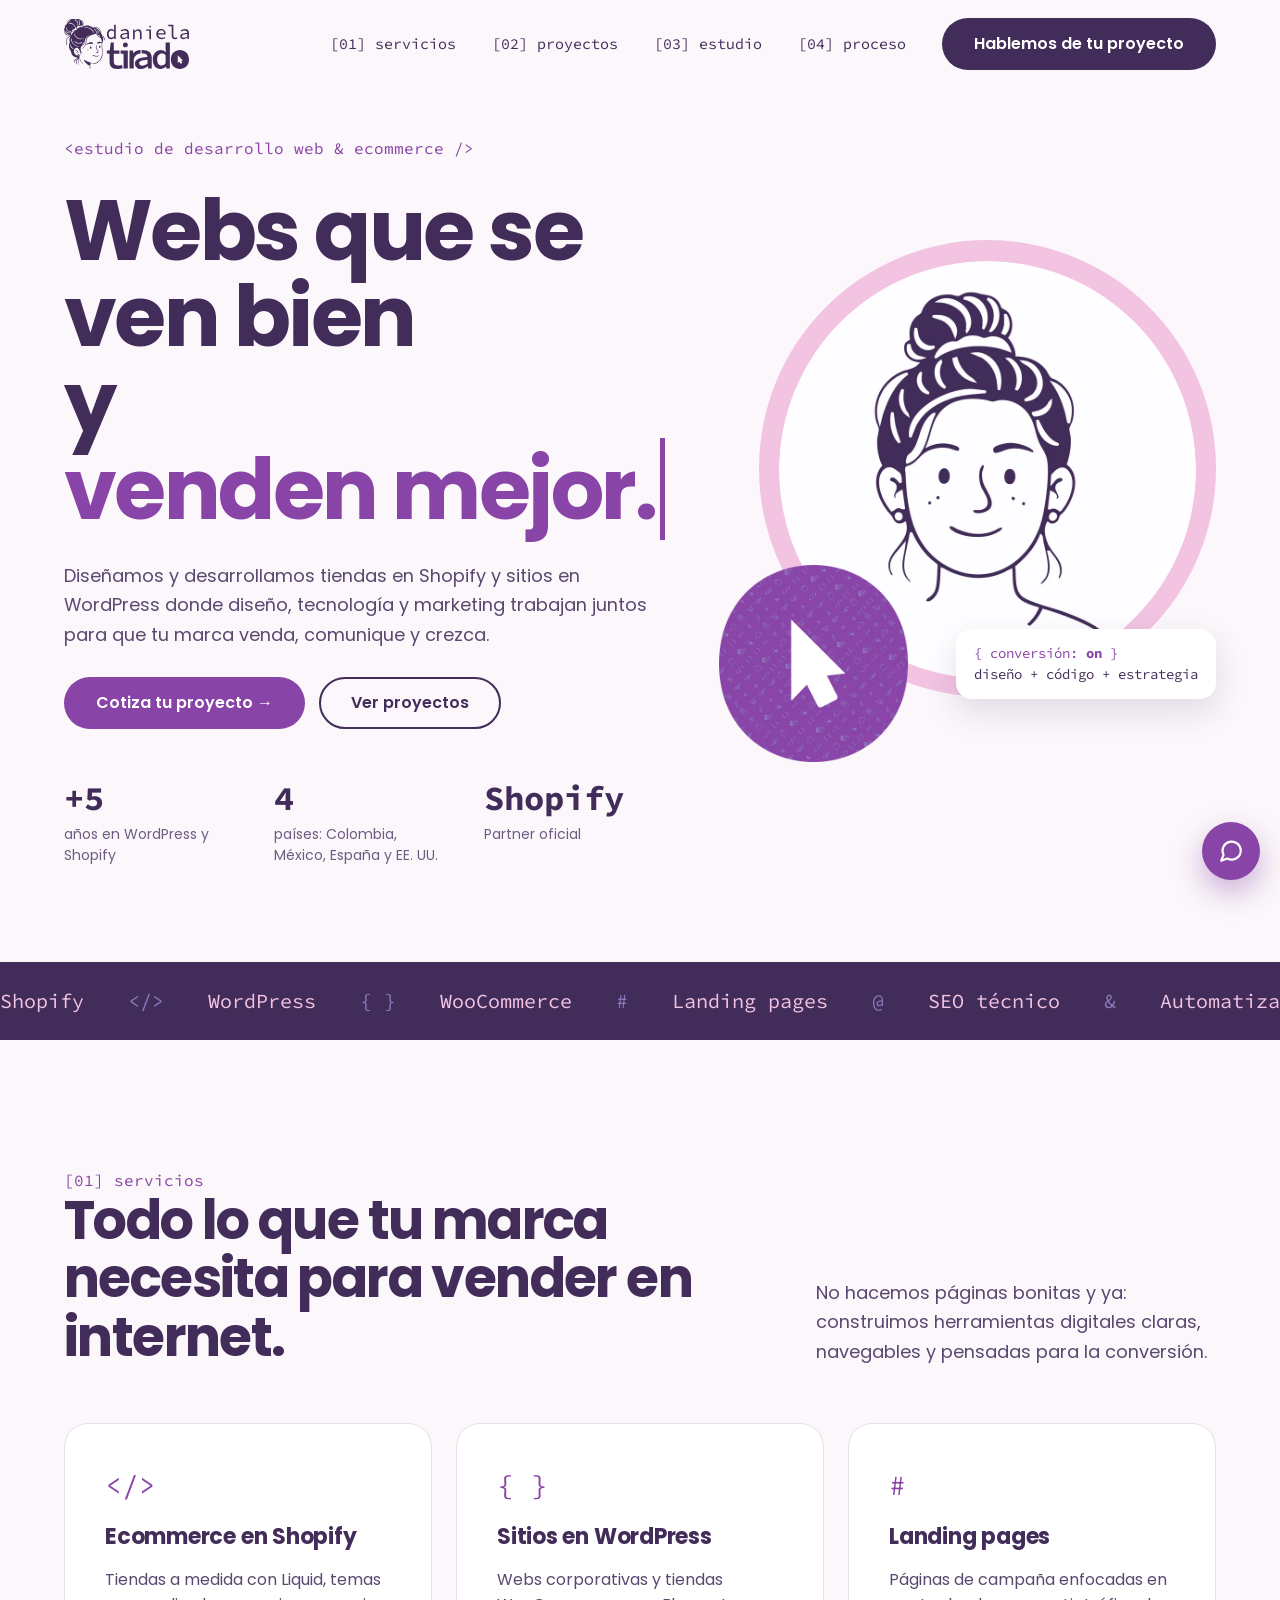
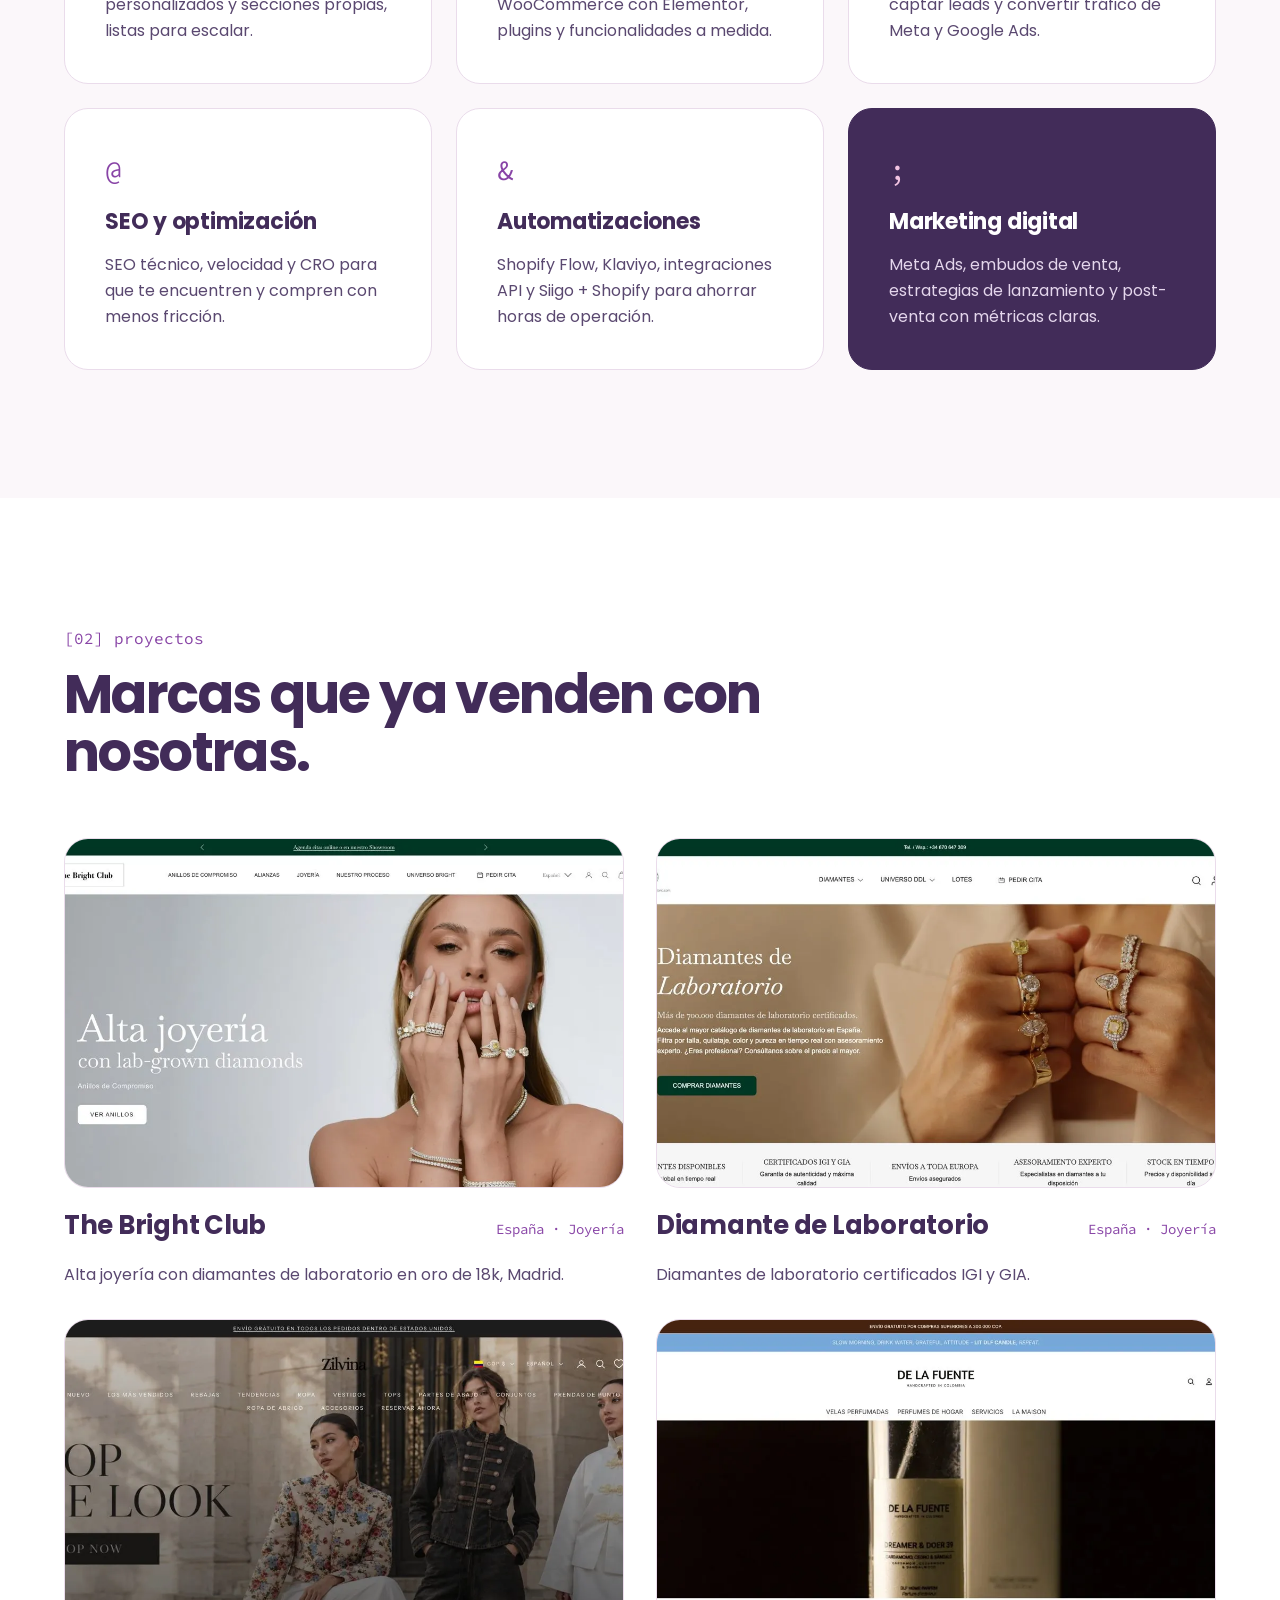
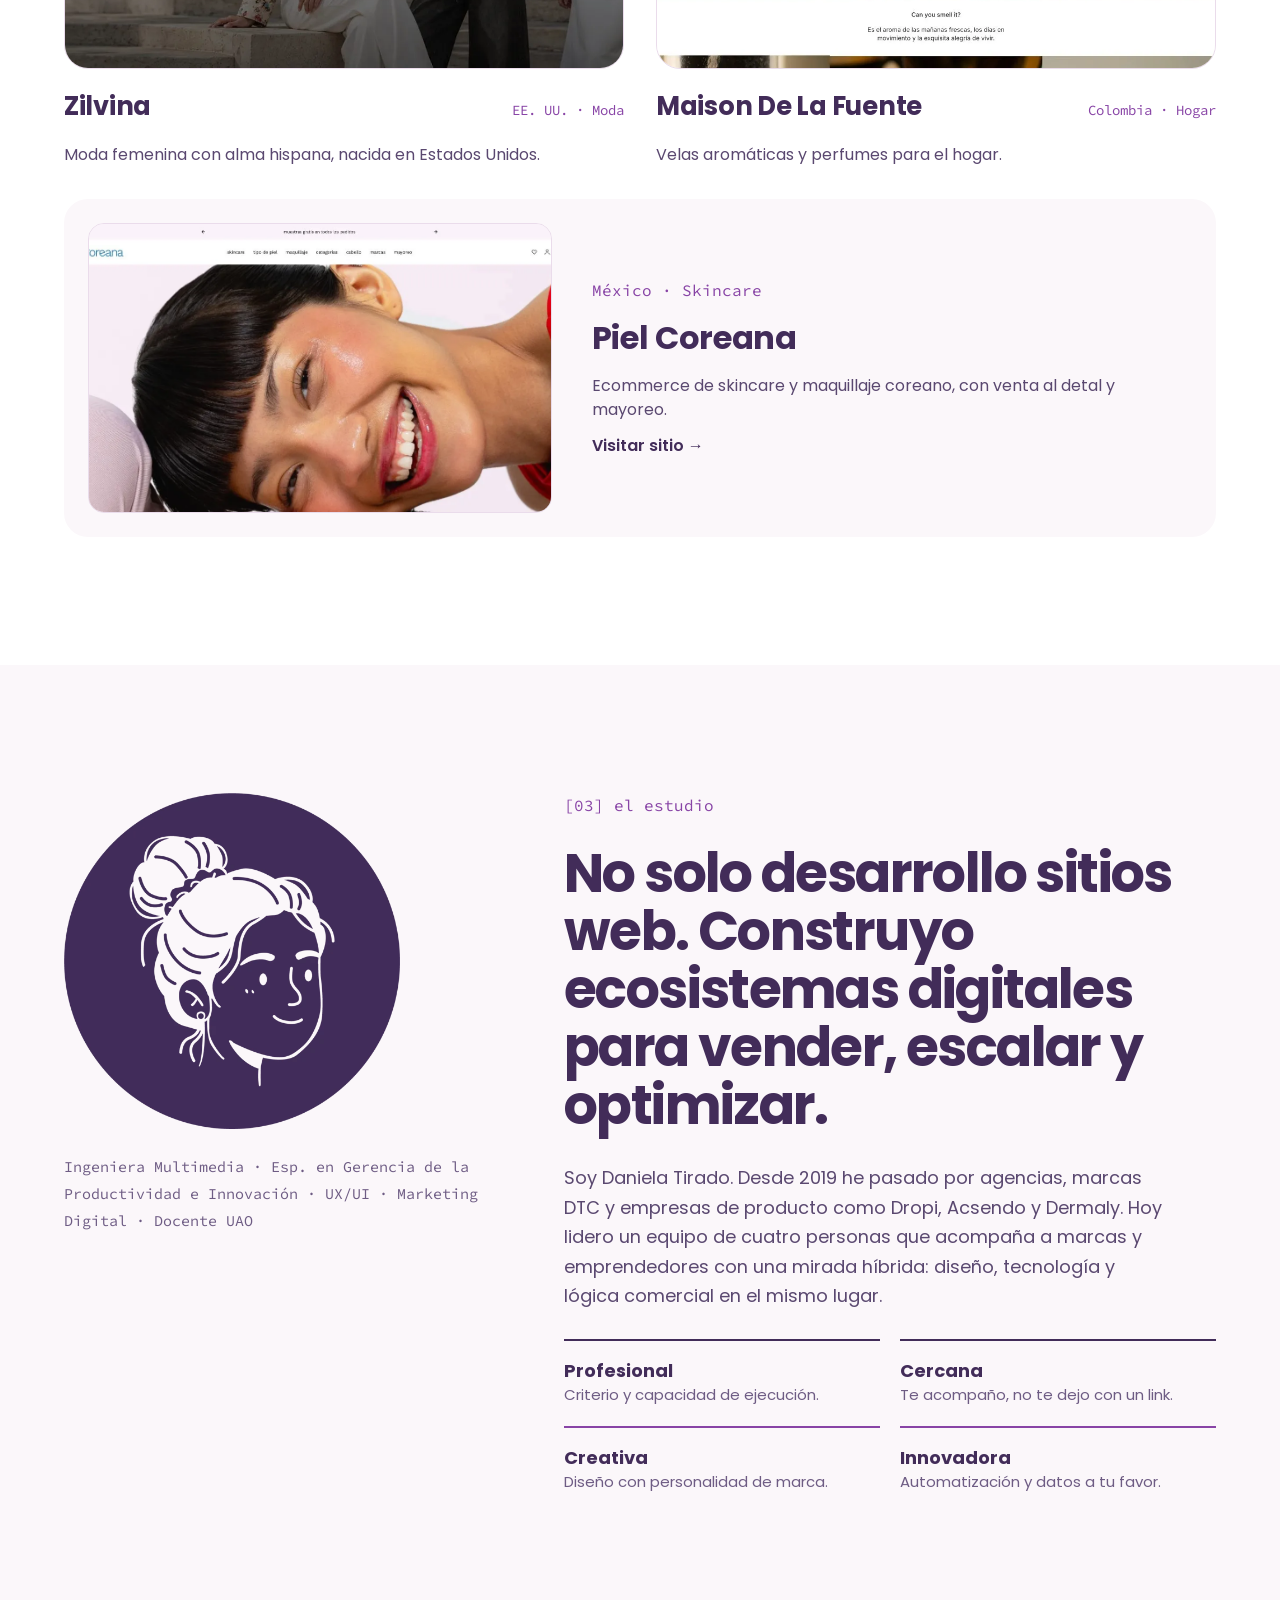
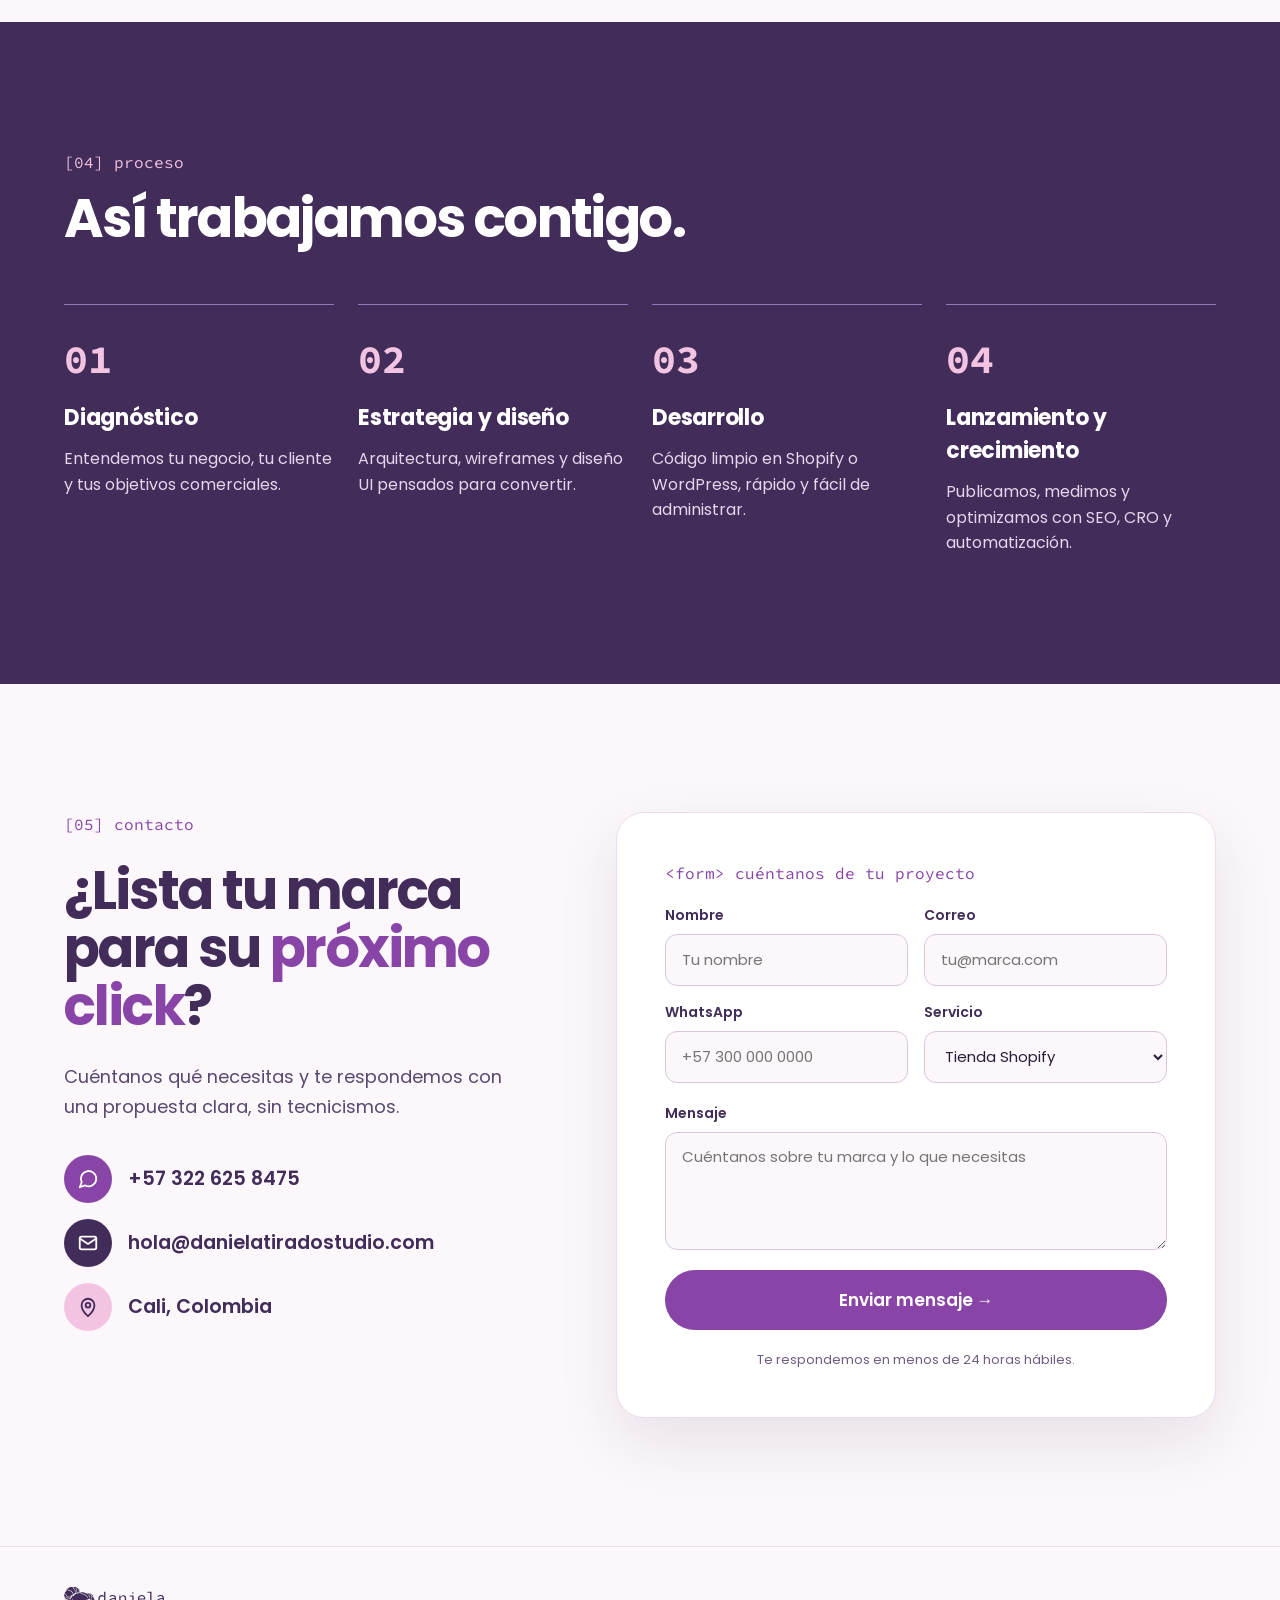
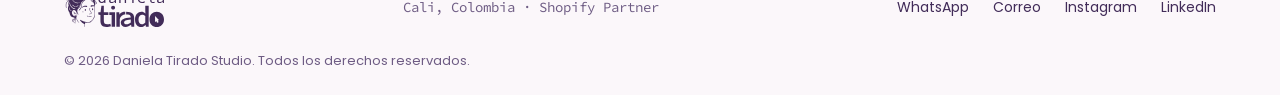
==== index.html @ 5bd2eb11 "Web" ====
<!doctype html>
<html lang="es">
<head>
<meta charset="utf-8">
<meta name="viewport" content="width=device-width, initial-scale=1">
<title>Daniela Tirado Studio · Desarrollo web y ecommerce en Shopify y WordPress</title>
<meta name="description" content="Estudio de desarrollo web y marketing en Cali, Colombia. Tiendas Shopify, sitios WordPress, landing pages, SEO y automatizaciones pensadas para vender.">
<meta property="og:title" content="Daniela Tirado Studio">
<meta property="og:description" content="Webs que se ven bien y venden mejor. Shopify, WordPress, SEO y automatizaciones.">
<meta property="og:image" content="/assets/retrato.webp">
<meta name="theme-color" content="#422C59">
<link rel="icon" href="/assets/favicon.png">
<link rel="preconnect" href="https://fonts.googleapis.com">
<link rel="preconnect" href="https://fonts.gstatic.com" crossorigin>
<link href="https://fonts.googleapis.com/css2?family=Poppins:wght@400;500;600;700&family=Source+Code+Pro:wght@400;500;700&display=swap" rel="stylesheet">
<link rel="stylesheet" href="/styles.css">
<script type="application/ld+json">
{"@context":"https://schema.org","@type":"ProfessionalService","name":"Daniela Tirado Studio","email":"hola@danielatiradostudio.com","telephone":"+57 322 625 8475","address":{"@type":"PostalAddress","addressLocality":"Cali","addressCountry":"CO"},"areaServed":["CO","MX","ES","US"]}
</script>
</head>
<body>

<header class="nav" id="top">
  <div class="container nav__inner">
    <a href="#top" class="nav__logo" aria-label="Daniela Tirado Studio, inicio"><img src="/assets/logo.svg" alt="Daniela Tirado Studio" width="130" height="52"></a>
    <button class="nav__toggle" aria-label="Abrir menú" aria-expanded="false" aria-controls="menu"><span></span><span></span></button>
    <nav class="nav__menu" id="menu">
      <a href="#servicios">[01] servicios</a>
      <a href="#proyectos">[02] proyectos</a>
      <a href="#estudio">[03] estudio</a>
      <a href="#proceso">[04] proceso</a>
      <a href="#contacto" class="btn btn--dark">Hablemos de tu proyecto</a>
    </nav>
  </div>
</header>

<main>
<section class="hero container">
  <div class="hero__text">
    <p class="mono accent reveal">&lt;estudio de desarrollo web &amp; ecommerce /&gt;</p>
    <h1 class="reveal" style="--d:.1s">Webs que se ven bien<br>y <span class="accent typed">venden mejor.</span></h1>
    <p class="lead reveal" style="--d:.2s">Diseñamos y desarrollamos tiendas en Shopify y sitios en WordPress donde diseño, tecnología y marketing trabajan juntos para que tu marca venda, comunique y crezca.</p>
    <div class="hero__ctas reveal" style="--d:.3s">
      <a href="#contacto" class="btn btn--primary">Cotiza tu proyecto →</a>
      <a href="#proyectos" class="btn btn--outline">Ver proyectos</a>
    </div>
    <div class="stats reveal" style="--d:.4s">
      <div><strong class="mono" data-count="5" data-prefix="+">+5</strong><span>años en WordPress y Shopify</span></div>
      <div><strong class="mono" data-count="4">4</strong><span>países: Colombia, México, España y EE. UU.</span></div>
      <div><strong class="mono">Shopify</strong><span>Partner oficial</span></div>
    </div>
  </div>
  <div class="hero__art">
    <div class="hero__blob"></div>
    <img class="hero__portrait" src="/assets/retrato.webp" alt="Ilustración de Daniela Tirado" width="480" height="480">
    <img class="hero__cursor" src="/assets/cursor.webp" alt="" width="220" height="230">
    <div class="hero__chip mono"><span class="accent">{ conversión: <b>on</b> }</span><br>diseño + código + estrategia</div>
  </div>
</section>

<div class="marquee" aria-hidden="true">
  <div class="marquee__track mono">
    <span>Shopify</span><i>&lt;/&gt;</i><span>WordPress</span><i>{ }</i><span>WooCommerce</span><i>#</i><span>Landing pages</span><i>@</i><span>SEO técnico</span><i>&amp;</i><span>Automatizaciones</span><i>;</i><span>CRO</span><i>&lt;/&gt;</i>
    <span>Shopify</span><i>&lt;/&gt;</i><span>WordPress</span><i>{ }</i><span>WooCommerce</span><i>#</i><span>Landing pages</span><i>@</i><span>SEO técnico</span><i>&amp;</i><span>Automatizaciones</span><i>;</i><span>CRO</span><i>&lt;/&gt;</i>
  </div>
</div>

<section id="servicios" class="section container">
  <div class="section__head split">
    <div>
      <p class="mono accent reveal">[01] servicios</p>
      <h2 class="reveal">Todo lo que tu marca necesita para vender en internet.</h2>
    </div>
    <p class="lead reveal">No hacemos páginas bonitas y ya: construimos herramientas digitales claras, navegables y pensadas para la conversión.</p>
  </div>
  <div class="grid grid--3">
    <article class="card reveal"><span class="card__icon mono">&lt;/&gt;</span><h3>Ecommerce en Shopify</h3><p>Tiendas a medida con Liquid, temas personalizados y secciones propias, listas para escalar.</p></article>
    <article class="card reveal" style="--d:.08s"><span class="card__icon mono">{ }</span><h3>Sitios en WordPress</h3><p>Webs corporativas y tiendas WooCommerce con Elementor, plugins y funcionalidades a medida.</p></article>
    <article class="card reveal" style="--d:.16s"><span class="card__icon mono">#</span><h3>Landing pages</h3><p>Páginas de campaña enfocadas en captar leads y convertir tráfico de Meta y Google Ads.</p></article>
    <article class="card reveal"><span class="card__icon mono">@</span><h3>SEO y optimización</h3><p>SEO técnico, velocidad y CRO para que te encuentren y compren con menos fricción.</p></article>
    <article class="card reveal" style="--d:.08s"><span class="card__icon mono">&amp;</span><h3>Automatizaciones</h3><p>Shopify Flow, Klaviyo, integraciones API y Siigo + Shopify para ahorrar horas de operación.</p></article>
    <article class="card card--dark reveal" style="--d:.16s"><span class="card__icon mono">;</span><h3>Marketing digital</h3><p>Meta Ads, embudos de venta, estrategias de lanzamiento y post-venta con métricas claras.</p></article>
  </div>
</section>

<section id="proyectos" class="section section--white">
  <div class="container">
    <div class="section__head">
      <p class="mono accent reveal">[02] proyectos</p>
      <h2 class="reveal">Marcas que ya venden con nosotras.</h2>
    </div>
    <div class="grid grid--2">
      <a class="project reveal" href="https://thebrightclub.es/" target="_blank" rel="noopener">
        <div class="project__img"><img src="/assets/bright.webp" alt="Sitio web de The Bright Club" loading="lazy" width="1200" height="655"></div>
        <div class="project__meta"><h3>The Bright Club</h3><span class="mono">España · Joyería</span></div>
        <p>Alta joyería con diamantes de laboratorio en oro de 18k, Madrid.</p>
      </a>
      <a class="project reveal" style="--d:.1s" href="https://diamantedelaboratorio.com/" target="_blank" rel="noopener">
        <div class="project__img"><img src="/assets/ddl.webp" alt="Sitio web de Diamante de Laboratorio" loading="lazy" width="1200" height="655"></div>
        <div class="project__meta"><h3>Diamante de Laboratorio</h3><span class="mono">España · Joyería</span></div>
        <p>Diamantes de laboratorio certificados IGI y GIA.</p>
      </a>
      <a class="project reveal" href="https://www.zilvina.com/es" target="_blank" rel="noopener">
        <div class="project__img"><img src="/assets/zilvina.webp" alt="Sitio web de Zilvina" loading="lazy" width="1200" height="655"></div>
        <div class="project__meta"><h3>Zilvina</h3><span class="mono">EE. UU. · Moda</span></div>
        <p>Moda femenina con alma hispana, nacida en Estados Unidos.</p>
      </a>
      <a class="project reveal" style="--d:.1s" href="https://maisondelafuente.com/" target="_blank" rel="noopener">
        <div class="project__img"><img src="/assets/dlf.webp" alt="Sitio web de De La Fuente" loading="lazy" width="1200" height="655"></div>
        <div class="project__meta"><h3>Maison De La Fuente</h3><span class="mono">Colombia · Hogar</span></div>
        <p>Velas aromáticas y perfumes para el hogar.</p>
      </a>
    </div>
    <a class="project project--wide reveal" href="https://www.pielcoreana.com/" target="_blank" rel="noopener">
      <div class="project__img"><img src="/assets/piel.webp" alt="Sitio web de Piel Coreana" loading="lazy" width="1200" height="655"></div>
      <div class="project__body">
        <span class="mono accent">México · Skincare</span>
        <h3>Piel Coreana</h3>
        <p>Ecommerce de skincare y maquillaje coreano, con venta al detal y mayoreo.</p>
        <span class="link">Visitar sitio →</span>
      </div>
    </a>
  </div>
</section>

<section id="estudio" class="section container about">
  <div class="about__side reveal">
    <img src="/assets/retrato-dark.webp" alt="Daniela Tirado" width="360" height="360" loading="lazy" class="spin-slow">
    <p class="mono muted">Ingeniera Multimedia · Esp. en Gerencia de la Productividad e Innovación · UX/UI · Marketing Digital · Docente UAO</p>
  </div>
  <div class="about__main">
    <p class="mono accent reveal">[03] el estudio</p>
    <h2 class="reveal">No solo desarrollo sitios web. Construyo ecosistemas digitales para vender, escalar y optimizar.</h2>
    <p class="lead reveal">Soy Daniela Tirado. Desde 2019 he pasado por agencias, marcas DTC y empresas de producto como Dropi, Acsendo y Dermaly. Hoy lidero un equipo de cuatro personas que acompaña a marcas y emprendedores con una mirada híbrida: diseño, tecnología y lógica comercial en el mismo lugar.</p>
    <div class="values">
      <div class="reveal"><strong>Profesional</strong><span>Criterio y capacidad de ejecución.</span></div>
      <div class="reveal" style="--d:.08s"><strong>Cercana</strong><span>Te acompaño, no te dejo con un link.</span></div>
      <div class="reveal" style="--d:.16s"><strong>Creativa</strong><span>Diseño con personalidad de marca.</span></div>
      <div class="reveal" style="--d:.24s"><strong>Innovadora</strong><span>Automatización y datos a tu favor.</span></div>
    </div>
  </div>
</section>

<section id="proceso" class="section section--dark">
  <div class="container">
    <div class="section__head">
      <p class="mono pink reveal">[04] proceso</p>
      <h2 class="reveal">Así trabajamos contigo.</h2>
    </div>
    <ol class="steps">
      <li class="reveal"><span class="mono">01</span><h3>Diagnóstico</h3><p>Entendemos tu negocio, tu cliente y tus objetivos comerciales.</p></li>
      <li class="reveal" style="--d:.1s"><span class="mono">02</span><h3>Estrategia y diseño</h3><p>Arquitectura, wireframes y diseño UI pensados para convertir.</p></li>
      <li class="reveal" style="--d:.2s"><span class="mono">03</span><h3>Desarrollo</h3><p>Código limpio en Shopify o WordPress, rápido y fácil de administrar.</p></li>
      <li class="reveal" style="--d:.3s"><span class="mono">04</span><h3>Lanzamiento y crecimiento</h3><p>Publicamos, medimos y optimizamos con SEO, CRO y automatización.</p></li>
    </ol>
  </div>
</section>

<section id="contacto" class="section container contact">
  <div class="contact__info">
    <p class="mono accent reveal">[05] contacto</p>
    <h2 class="reveal">¿Lista tu marca para su <span class="accent">próximo click</span>?</h2>
    <p class="lead reveal">Cuéntanos qué necesitas y te respondemos con una propuesta clara, sin tecnicismos.</p>
    <ul class="contact__list reveal">
      <li><a href="https://wa.me/573226258475" target="_blank" rel="noopener"><span class="ico ico--purple"><svg viewBox="0 0 24 24"><path d="M21 11.5a8.4 8.4 0 0 1-12.4 7.4L3 21l2.1-5.5A8.4 8.4 0 1 1 21 11.5z"/></svg></span>+57 322 625 8475</a></li>
      <li><a href="mailto:hola@danielatiradostudio.com"><span class="ico ico--dark"><svg viewBox="0 0 24 24"><rect x="3" y="5" width="18" height="14" rx="2"/><path d="m3 7 9 6 9-6"/></svg></span>hola@danielatiradostudio.com</a></li>
      <li><span class="ico ico--pink"><svg viewBox="0 0 24 24"><path d="M12 22s7-6.2 7-12a7 7 0 0 0-14 0c0 5.8 7 12 7 12z"/><circle cx="12" cy="10" r="2.5"/></svg></span>Cali, Colombia</li>
    </ul>
  </div>

  <form class="form reveal" name="contacto" method="POST" action="/gracias.html" data-netlify="true" netlify-honeypot="bot-field">
    <input type="hidden" name="form-name" value="contacto">
    <p class="hidden"><label>No llenar: <input name="bot-field"></label></p>
    <p class="mono accent">&lt;form&gt; cuéntanos de tu proyecto</p>
    <div class="form__grid">
      <label>Nombre<input name="nombre" type="text" required placeholder="Tu nombre" autocomplete="name"></label>
      <label>Correo<input name="email" type="email" required placeholder="tu@marca.com" autocomplete="email"></label>
      <label>WhatsApp<input name="whatsapp" type="tel" placeholder="+57 300 000 0000" autocomplete="tel"></label>
      <label>Servicio
        <select name="servicio">
          <option>Tienda Shopify</option><option>Sitio WordPress</option><option>Landing page</option>
          <option>SEO / optimización</option><option>Automatizaciones</option><option>Marketing digital</option><option>Otro</option>
        </select>
      </label>
    </div>
    <label>Mensaje<textarea name="mensaje" rows="4" required placeholder="Cuéntanos sobre tu marca y lo que necesitas"></textarea></label>
    <button type="submit" class="btn btn--primary btn--block">Enviar mensaje →</button>
    <p class="form__note">Te respondemos en menos de 24 horas hábiles.</p>
  </form>
</section>
</main>

<footer class="footer">
  <div class="container footer__inner">
    <img src="/assets/logo.svg" alt="Daniela Tirado Studio" width="100" height="40">
    <span class="mono">Cali, Colombia · Shopify Partner</span>
    <nav><a href="https://wa.me/573226258475" target="_blank" rel="noopener">WhatsApp</a><a href="mailto:hola@danielatiradostudio.com">Correo</a><a href="#">Instagram</a><a href="#">LinkedIn</a></nav>
  </div>
  <p class="footer__copy container">© <span id="year">2026</span> Daniela Tirado Studio. Todos los derechos reservados.</p>
</footer>

<a class="wa-float" href="https://wa.me/573226258475" target="_blank" rel="noopener" aria-label="Escríbenos por WhatsApp"><svg viewBox="0 0 24 24"><path d="M21 11.5a8.4 8.4 0 0 1-12.4 7.4L3 21l2.1-5.5A8.4 8.4 0 1 1 21 11.5z"/></svg></a>

<script src="/main.js" defer></script>
</body>
</html>
---- styles.css ----
:root{
  --dark:#422C59; --purple:#8844A6; --pink:#F2C4E2; --lilac:#B98EBF; --violet:#907ABF;
  --bg:#FBF7FA; --white:#fff; --text:#2A1C3A; --body:#5A4870; --muted:#6E5C84; --line:#EADCEB;
  --radius:24px; --ease:cubic-bezier(.22,1,.36,1);
}
*{box-sizing:border-box}
html{scroll-behavior:smooth;scroll-padding-top:90px}
body{margin:0;font-family:'Poppins',sans-serif;background:var(--bg);color:var(--text);line-height:1.5;-webkit-font-smoothing:antialiased;overflow-x:hidden}
img{max-width:100%;display:block;height:auto}
a{color:var(--dark);text-decoration:none}
h1,h2,h3{color:var(--dark);margin:0;letter-spacing:-.03em}
h1{font-size:clamp(44px,6.6vw,88px);line-height:1.02}
h2{font-size:clamp(34px,4.2vw,58px);line-height:1.08}
h3{font-size:22px;letter-spacing:-.01em}
p{margin:0}
.mono{font-family:'Source Code Pro',monospace}
.accent{color:var(--purple)} .pink{color:var(--pink)} .muted{color:var(--muted)}
.lead{font-size:clamp(17px,1.4vw,20px);line-height:1.65;color:var(--body);max-width:600px}
.container{width:100%;max-width:1360px;margin:0 auto;padding:0 clamp(20px,5vw,80px)}
.hidden{display:none}

/* Buttons */
.btn{display:inline-flex;align-items:center;justify-content:center;min-height:52px;padding:0 30px;border-radius:999px;font-weight:600;font-size:16px;transition:transform .3s var(--ease),box-shadow .3s var(--ease),background .3s;border:2px solid transparent;cursor:pointer;font-family:inherit}
.btn--primary{background:var(--purple);color:#fff}
.btn--primary:hover{transform:translateY(-3px);box-shadow:0 14px 30px rgba(136,68,166,.35)}
.btn--dark{background:var(--dark);color:#fff;font-family:'Poppins',sans-serif}
.btn--dark:hover{background:var(--purple);color:#fff}
.btn--outline{border-color:var(--dark);color:var(--dark)}
.btn--outline:hover{background:var(--dark);color:#fff}
.btn--block{width:100%;min-height:60px;font-size:17px}

/* Nav */
.nav{position:sticky;top:0;z-index:50;transition:background .3s,box-shadow .3s,backdrop-filter .3s}
.nav.scrolled{background:rgba(251,247,250,.85);backdrop-filter:blur(12px);box-shadow:0 1px 0 var(--line)}
.nav__inner{height:88px;display:flex;align-items:center;justify-content:space-between}
.nav__logo img{height:50px;width:auto}
.nav__menu{display:flex;gap:36px;align-items:center;font-family:'Source Code Pro',monospace;font-size:15px}
.nav__menu a:not(.btn){position:relative}
.nav__menu a:not(.btn)::after{content:"";position:absolute;left:0;bottom:-4px;height:2px;width:100%;background:var(--purple);transform:scaleX(0);transform-origin:left;transition:transform .35s var(--ease)}
.nav__menu a:not(.btn):hover::after{transform:scaleX(1)}
.nav__toggle{display:none;background:none;border:0;width:48px;height:48px;cursor:pointer;position:relative}
.nav__toggle span{position:absolute;left:12px;width:24px;height:2px;background:var(--dark);transition:transform .3s var(--ease),top .3s}
.nav__toggle span:first-child{top:19px}.nav__toggle span:last-child{top:28px}
.nav.open .nav__toggle span:first-child{top:24px;transform:rotate(45deg)}
.nav.open .nav__toggle span:last-child{top:24px;transform:rotate(-45deg)}

/* Hero */
.hero{display:grid;grid-template-columns:1.1fr .9fr;gap:48px;align-items:center;padding-top:48px;padding-bottom:96px}
.hero__text{display:flex;flex-direction:column;gap:28px}
.hero__ctas{display:flex;gap:14px;flex-wrap:wrap}
.stats{display:flex;gap:40px;flex-wrap:wrap;padding-top:16px}
.stats strong{display:block;font-size:34px;color:var(--dark)}
.stats span{font-size:14px;color:var(--muted);max-width:170px;display:block}
.hero__art{position:relative;aspect-ratio:1/1.05;max-width:560px;width:100%;justify-self:end}
.hero__blob{position:absolute;right:0;top:0;width:92%;aspect-ratio:1;border-radius:50%;background:var(--pink);animation:morph 9s ease-in-out infinite}
.hero__portrait{position:absolute;right:4%;top:4%;width:84%;border-radius:50%;animation:float 6s ease-in-out infinite}
.hero__cursor{position:absolute;left:0;bottom:0;width:38%;animation:float 7s ease-in-out infinite reverse,spin 40s linear infinite}
.hero__chip{position:absolute;right:0;bottom:12%;background:#fff;border-radius:16px;padding:14px 18px;box-shadow:0 12px 32px rgba(66,44,89,.14);font-size:14px;color:var(--dark);animation:float 5s ease-in-out infinite .6s}
.typed{position:relative;white-space:nowrap}
.typed::after{content:"";position:absolute;right:-.12em;top:.1em;bottom:.1em;width:.06em;background:var(--purple);animation:blink 1s steps(1) infinite}

/* Marquee */
.marquee{background:var(--dark);color:var(--pink);overflow:hidden;padding:24px 0}
.marquee__track{display:flex;gap:44px;width:max-content;font-size:20px;white-space:nowrap;animation:marquee 32s linear infinite}
.marquee__track i{font-style:normal;color:var(--violet)}

/* Sections */
.section{padding:clamp(80px,10vw,128px) 0}
.section.container{padding-left:clamp(20px,5vw,80px);padding-right:clamp(20px,5vw,80px)}
.section--white{background:#fff}
.section--dark{background:var(--dark);color:#fff}
.section--dark h2,.section--dark h3{color:#fff}
.section__head{display:flex;flex-direction:column;gap:16px;margin-bottom:56px}
.section__head.split{flex-direction:row;justify-content:space-between;align-items:flex-end;gap:40px}
.section__head.split .lead{max-width:400px}
.section__head h2{max-width:780px}

.grid{display:grid;gap:24px}
.grid--3{grid-template-columns:repeat(3,minmax(0,1fr))}
.grid--2{grid-template-columns:repeat(2,minmax(0,1fr));gap:32px}

.card{background:#fff;border:1px solid var(--line);border-radius:var(--radius);padding:40px;display:flex;flex-direction:column;gap:14px;transition:transform .4s var(--ease),box-shadow .4s var(--ease),border-color .4s}
.card:hover{transform:translateY(-8px);box-shadow:0 24px 50px rgba(66,44,89,.12);border-color:var(--lilac)}
.card p{color:var(--body);line-height:1.6}
.card__icon{font-size:28px;color:var(--purple);transition:transform .4s var(--ease);display:inline-block;width:max-content}
.card:hover .card__icon{transform:rotate(-8deg) scale(1.15)}
.card--dark{background:var(--dark);border-color:var(--dark)}
.card--dark h3{color:#fff}.card--dark p{color:#E4D6EC}.card--dark .card__icon{color:var(--pink)}

/* Projects */
.project{display:flex;flex-direction:column;gap:18px}
.project__img{border-radius:var(--radius);overflow:hidden;border:1px solid var(--line);aspect-ratio:16/10;background:var(--bg)}
.project__img img{width:100%;height:100%;object-fit:cover;object-position:top;transition:transform 1.2s var(--ease)}
.project:hover .project__img img{transform:scale(1.05)}
.project__meta{display:flex;justify-content:space-between;align-items:baseline;gap:12px;flex-wrap:wrap}
.project__meta h3{font-size:clamp(22px,2vw,28px)}
.project__meta span{font-size:14px;color:var(--purple)}
.project p{color:var(--body)}
.project--wide{flex-direction:row;align-items:center;gap:40px;background:var(--bg);border-radius:var(--radius);padding:24px;margin-top:32px}
.project--wide .project__img{width:42%;flex-shrink:0;border-radius:16px}
.project__body{display:flex;flex-direction:column;gap:12px}
.project__body h3{font-size:32px}
.link{font-weight:600;color:var(--dark);transition:transform .3s var(--ease);display:inline-block}
.project:hover .link{transform:translateX(6px)}

/* About */
.about{display:grid;grid-template-columns:420px 1fr;gap:80px;align-items:start}
.about__side{display:flex;flex-direction:column;gap:24px}
.about__side img{width:min(360px,80%)}
.about__side p{line-height:1.8;font-size:15px}
.about__main{display:flex;flex-direction:column;gap:28px}
.values{display:grid;grid-template-columns:repeat(2,minmax(0,1fr));gap:20px}
.values div{border-top:2px solid var(--dark);padding-top:16px;display:flex;flex-direction:column}
.values div:nth-child(n+3){border-color:var(--purple)}
.values strong{color:var(--dark);font-size:18px}
.values span{color:var(--muted);font-size:15px}

/* Steps */
.steps{list-style:none;margin:0;padding:0;display:grid;grid-template-columns:repeat(4,minmax(0,1fr));gap:24px}
.steps li{border-top:1px solid var(--violet);padding-top:24px;display:flex;flex-direction:column;gap:12px}
.steps span{font-size:40px;font-weight:700;color:var(--pink)}
.steps p{color:#E4D6EC;line-height:1.6}

/* Contact */
.contact{display:grid;grid-template-columns:1fr 600px;gap:80px;align-items:start}
.contact__info{display:flex;flex-direction:column;gap:26px}
.contact__list{list-style:none;padding:0;margin:8px 0 0;display:flex;flex-direction:column;gap:16px}
.contact__list li,.contact__list a{display:flex;align-items:center;gap:16px;font-size:clamp(16px,1.5vw,20px);font-weight:600;color:var(--dark);word-break:break-word}
.contact__list a:hover{color:var(--purple)}
.ico{width:48px;height:48px;flex-shrink:0;border-radius:50%;display:flex;align-items:center;justify-content:center}
.ico svg,.wa-float svg{width:22px;height:22px;fill:none;stroke:currentColor;stroke-width:2;stroke-linecap:round;stroke-linejoin:round}
.ico--purple{background:var(--purple);color:#fff}.ico--dark{background:var(--dark);color:#fff}.ico--pink{background:var(--pink);color:var(--dark)}
.form{background:#fff;border:1px solid var(--line);border-radius:28px;padding:clamp(24px,4vw,48px);display:flex;flex-direction:column;gap:20px;box-shadow:0 24px 60px rgba(66,44,89,.10)}
.form__grid{display:grid;grid-template-columns:repeat(2,minmax(0,1fr));gap:16px}
.form label{display:flex;flex-direction:column;gap:8px;font-size:14px;font-weight:600;color:var(--dark)}
.form input,.form select,.form textarea{min-height:52px;border:1px solid #D9C6DE;border-radius:12px;padding:12px 16px;font-family:inherit;font-size:15px;background:var(--bg);color:var(--text);transition:border-color .25s,box-shadow .25s,background .25s;width:100%}
.form textarea{resize:vertical}
.form input:focus,.form select:focus,.form textarea:focus{outline:none;border-color:var(--purple);box-shadow:0 0 0 4px rgba(136,68,166,.15);background:#fff}
.form__note{font-size:13px;color:var(--muted);text-align:center}

/* Footer */
.footer{border-top:1px solid var(--line);padding:40px 0 24px}
.footer__inner{display:flex;justify-content:space-between;align-items:center;gap:20px;flex-wrap:wrap;font-size:14px;color:var(--muted)}
.footer__inner img{height:40px;width:auto}
.footer nav{display:flex;gap:24px;flex-wrap:wrap}
.footer nav a:hover{color:var(--purple)}
.footer__copy{font-size:13px;color:var(--muted);margin-top:24px}

.wa-float{position:fixed;right:20px;bottom:20px;z-index:60;width:58px;height:58px;border-radius:50%;background:var(--purple);color:#fff;display:flex;align-items:center;justify-content:center;box-shadow:0 12px 28px rgba(136,68,166,.4);animation:pulse 2.6s infinite}
.wa-float svg{width:26px;height:26px}

/* Reveal animation */
.reveal{opacity:0;transform:translateY(34px);transition:opacity .9s var(--ease),transform .9s var(--ease);transition-delay:var(--d,0s)}
.reveal.in{opacity:1;transform:none}
.spin-slow{animation:float 6s ease-in-out infinite}

@keyframes float{0%,100%{translate:0 0}50%{translate:0 -14px}}
@keyframes spin{to{rotate:360deg}}
@keyframes morph{0%,100%{border-radius:50%}33%{border-radius:46% 54% 52% 48%/55% 45% 55% 45%}66%{border-radius:54% 46% 45% 55%/48% 55% 45% 52%}}
@keyframes marquee{to{transform:translateX(-50%)}}
@keyframes blink{50%{opacity:0}}
@keyframes pulse{0%{box-shadow:0 0 0 0 rgba(136,68,166,.5)}70%{box-shadow:0 0 0 18px rgba(136,68,166,0)}100%{box-shadow:0 0 0 0 rgba(136,68,166,0)}}

/* Responsive */
@media (max-width:1100px){
  .hero{grid-template-columns:1fr}
  .hero__art{justify-self:center;max-width:460px}
  .grid--3{grid-template-columns:repeat(2,minmax(0,1fr))}
  .steps{grid-template-columns:repeat(2,minmax(0,1fr));row-gap:40px}
  .about,.contact{grid-template-columns:1fr;gap:48px}
  .about__side{flex-direction:row;align-items:center}
  .about__side img{width:220px}
}
@media (max-width:860px){
  .nav__toggle{display:block}
  .nav__menu{position:fixed;inset:88px 0 auto 0;background:var(--bg);flex-direction:column;align-items:flex-start;gap:24px;padding:32px clamp(20px,5vw,80px) 40px;font-size:18px;box-shadow:0 20px 40px rgba(66,44,89,.12);transform:translateY(-12px);opacity:0;pointer-events:none;transition:opacity .3s var(--ease),transform .3s var(--ease)}
  .nav.open .nav__menu{opacity:1;transform:none;pointer-events:auto}
  .nav.open{background:var(--bg)}
  .section__head.split{flex-direction:column;align-items:flex-start}
  .grid--2{grid-template-columns:1fr}
  .project--wide{flex-direction:column;align-items:stretch}
  .project--wide .project__img{width:100%}
}
@media (max-width:600px){
  .nav__inner{height:72px}
  .nav__logo img{height:40px}
  .nav__menu{inset:72px 0 auto 0}
  .hero{padding-top:24px;padding-bottom:64px}
  .hero__ctas .btn{flex:1 1 100%}
  .stats{display:grid;grid-template-columns:repeat(2,minmax(0,1fr));gap:24px}
  .stats strong{font-size:28px}
  .grid--3,.steps,.values,.form__grid{grid-template-columns:1fr}
  .card{padding:28px}
  .about__side{flex-direction:column;align-items:flex-start}
  .marquee__track{font-size:16px;gap:28px}
  .footer__inner{flex-direction:column;align-items:flex-start}
}
@media (prefers-reduced-motion:reduce){
  *,*::before,*::after{animation:none!important;transition:none!important}
  .reveal{opacity:1;transform:none}
  html{scroll-behavior:auto}
}
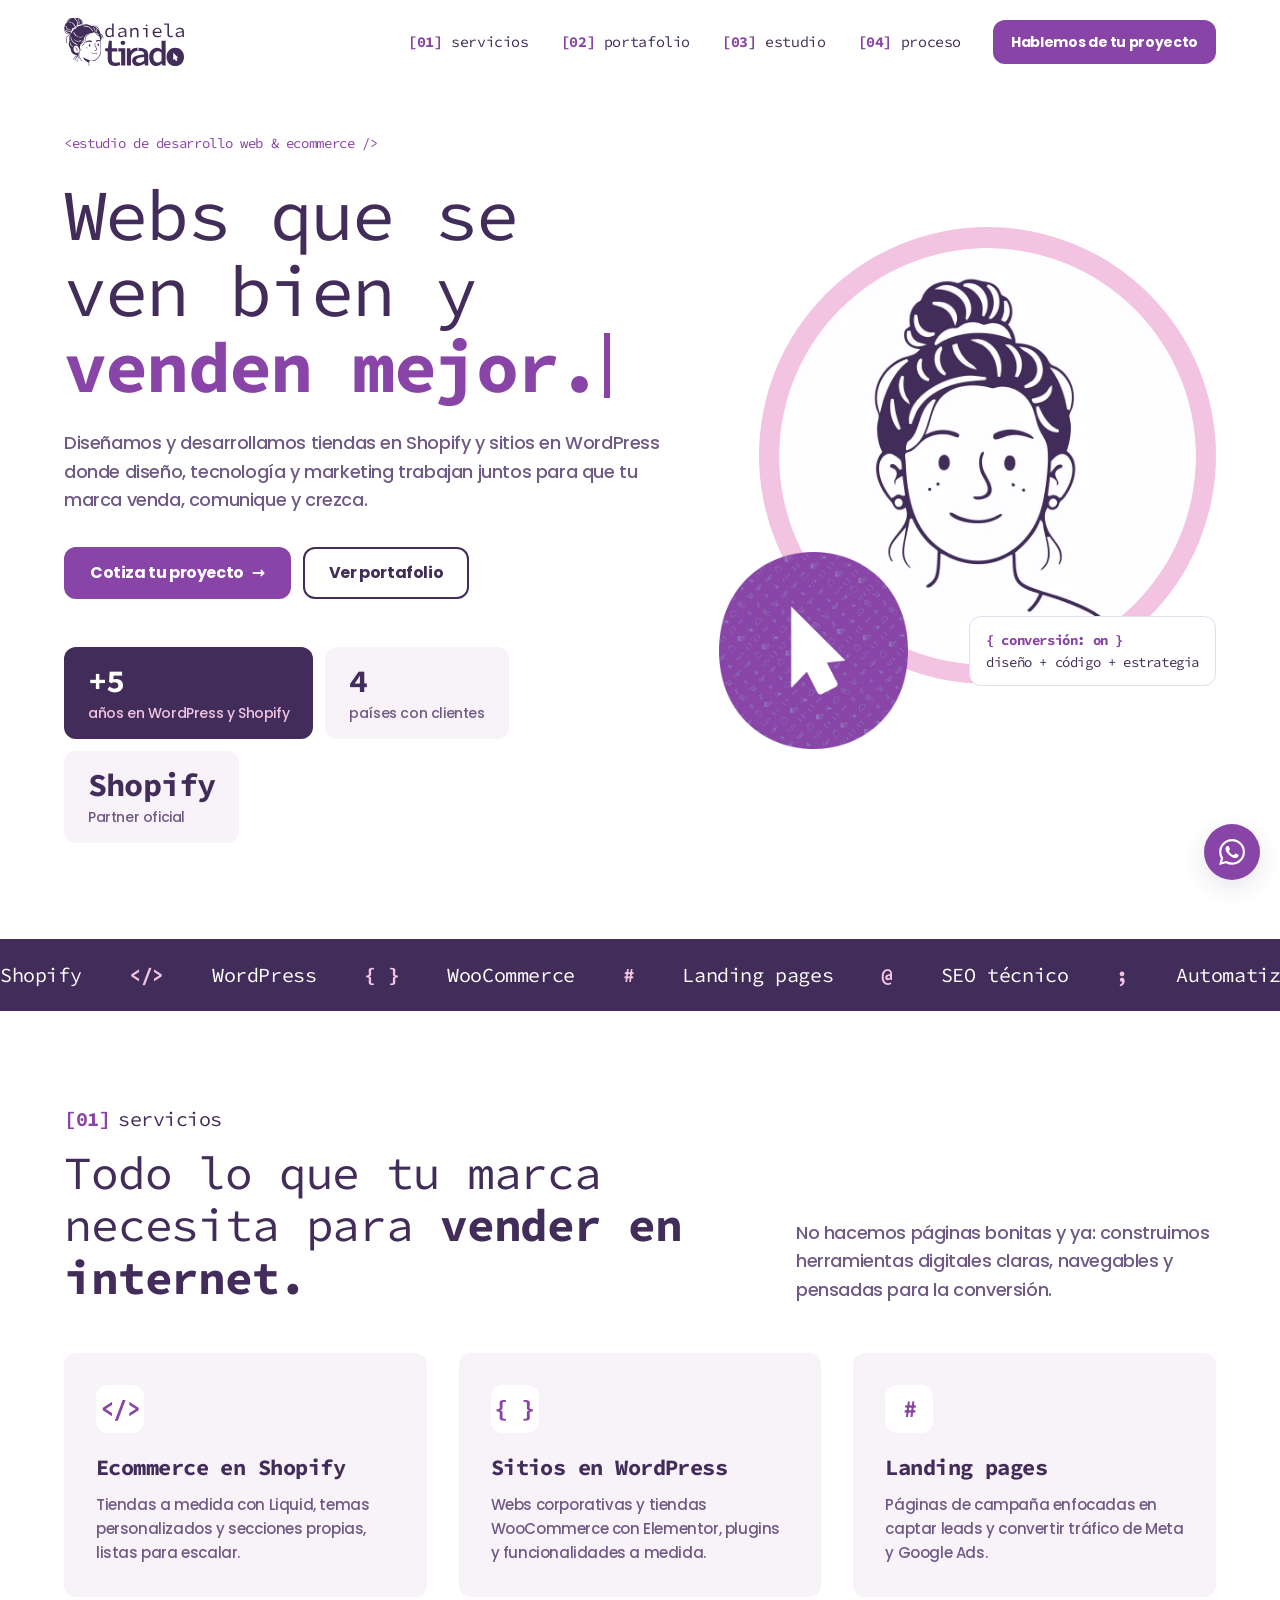
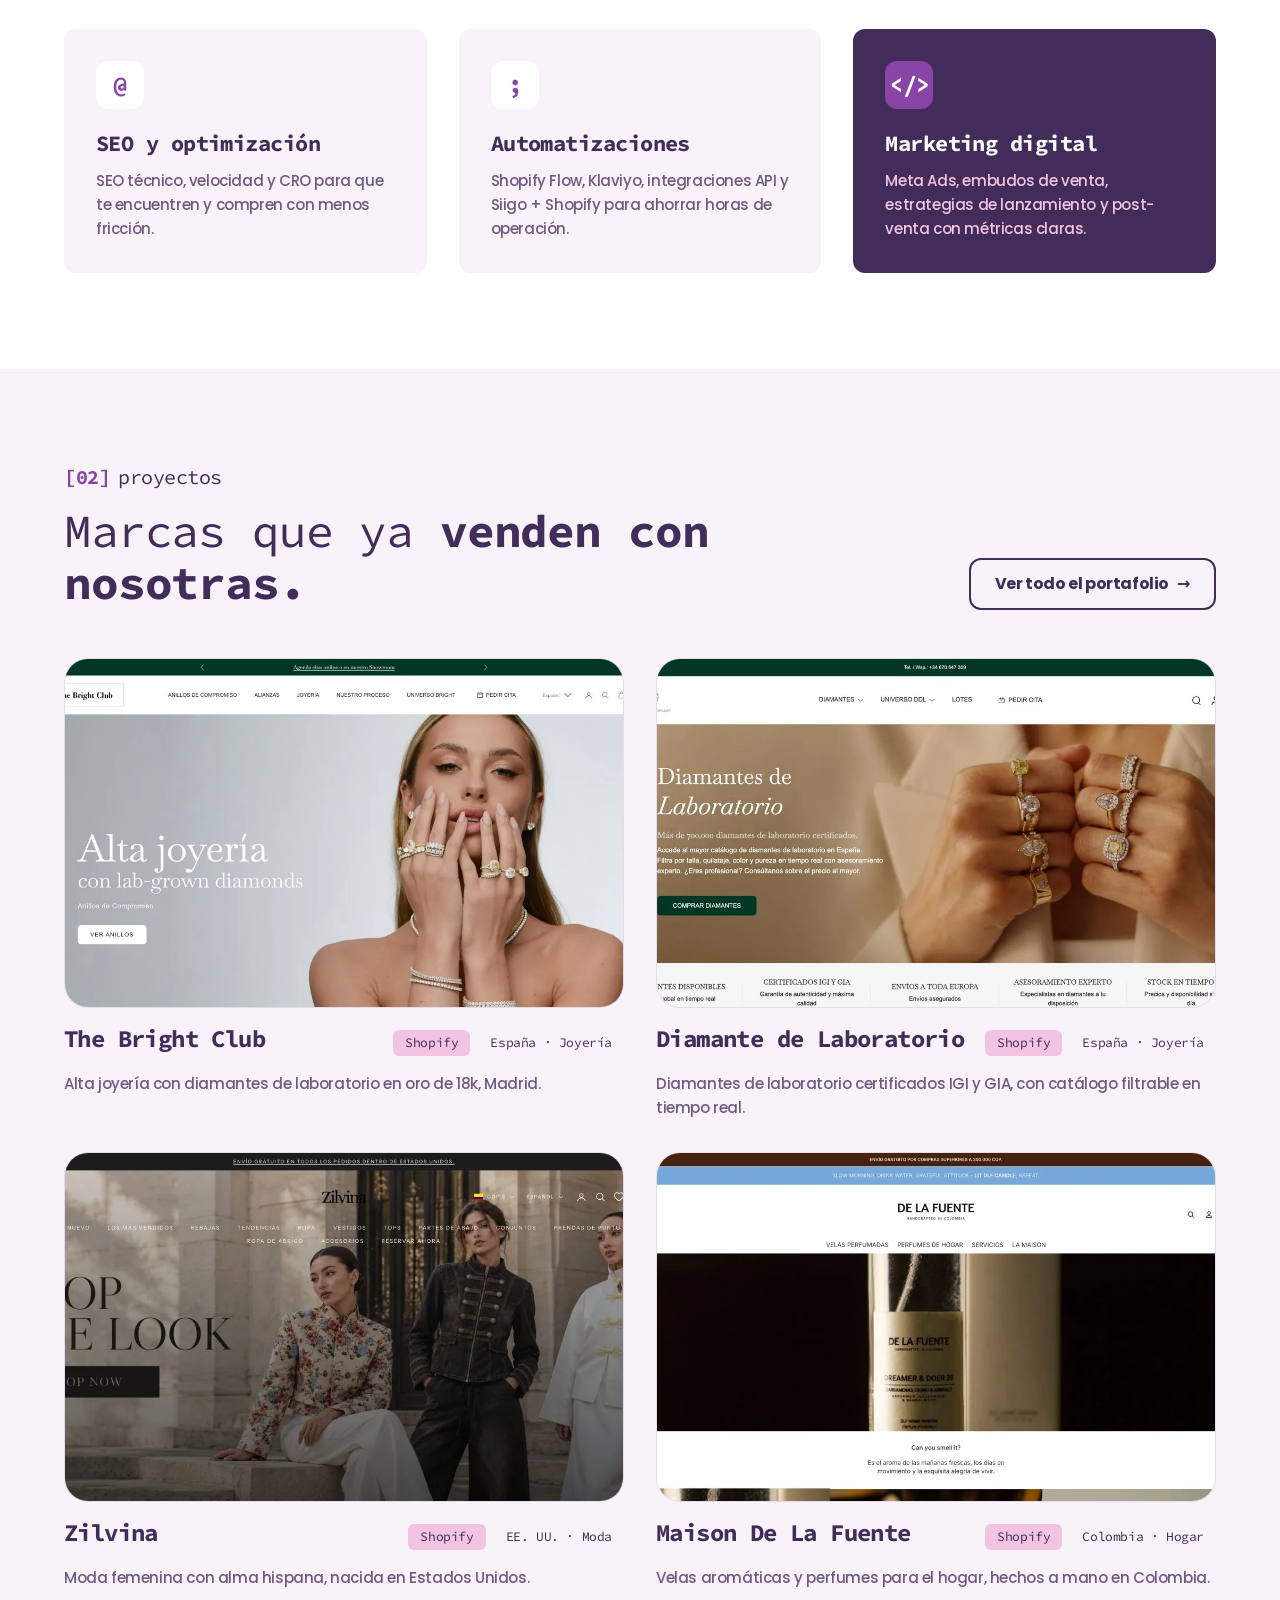
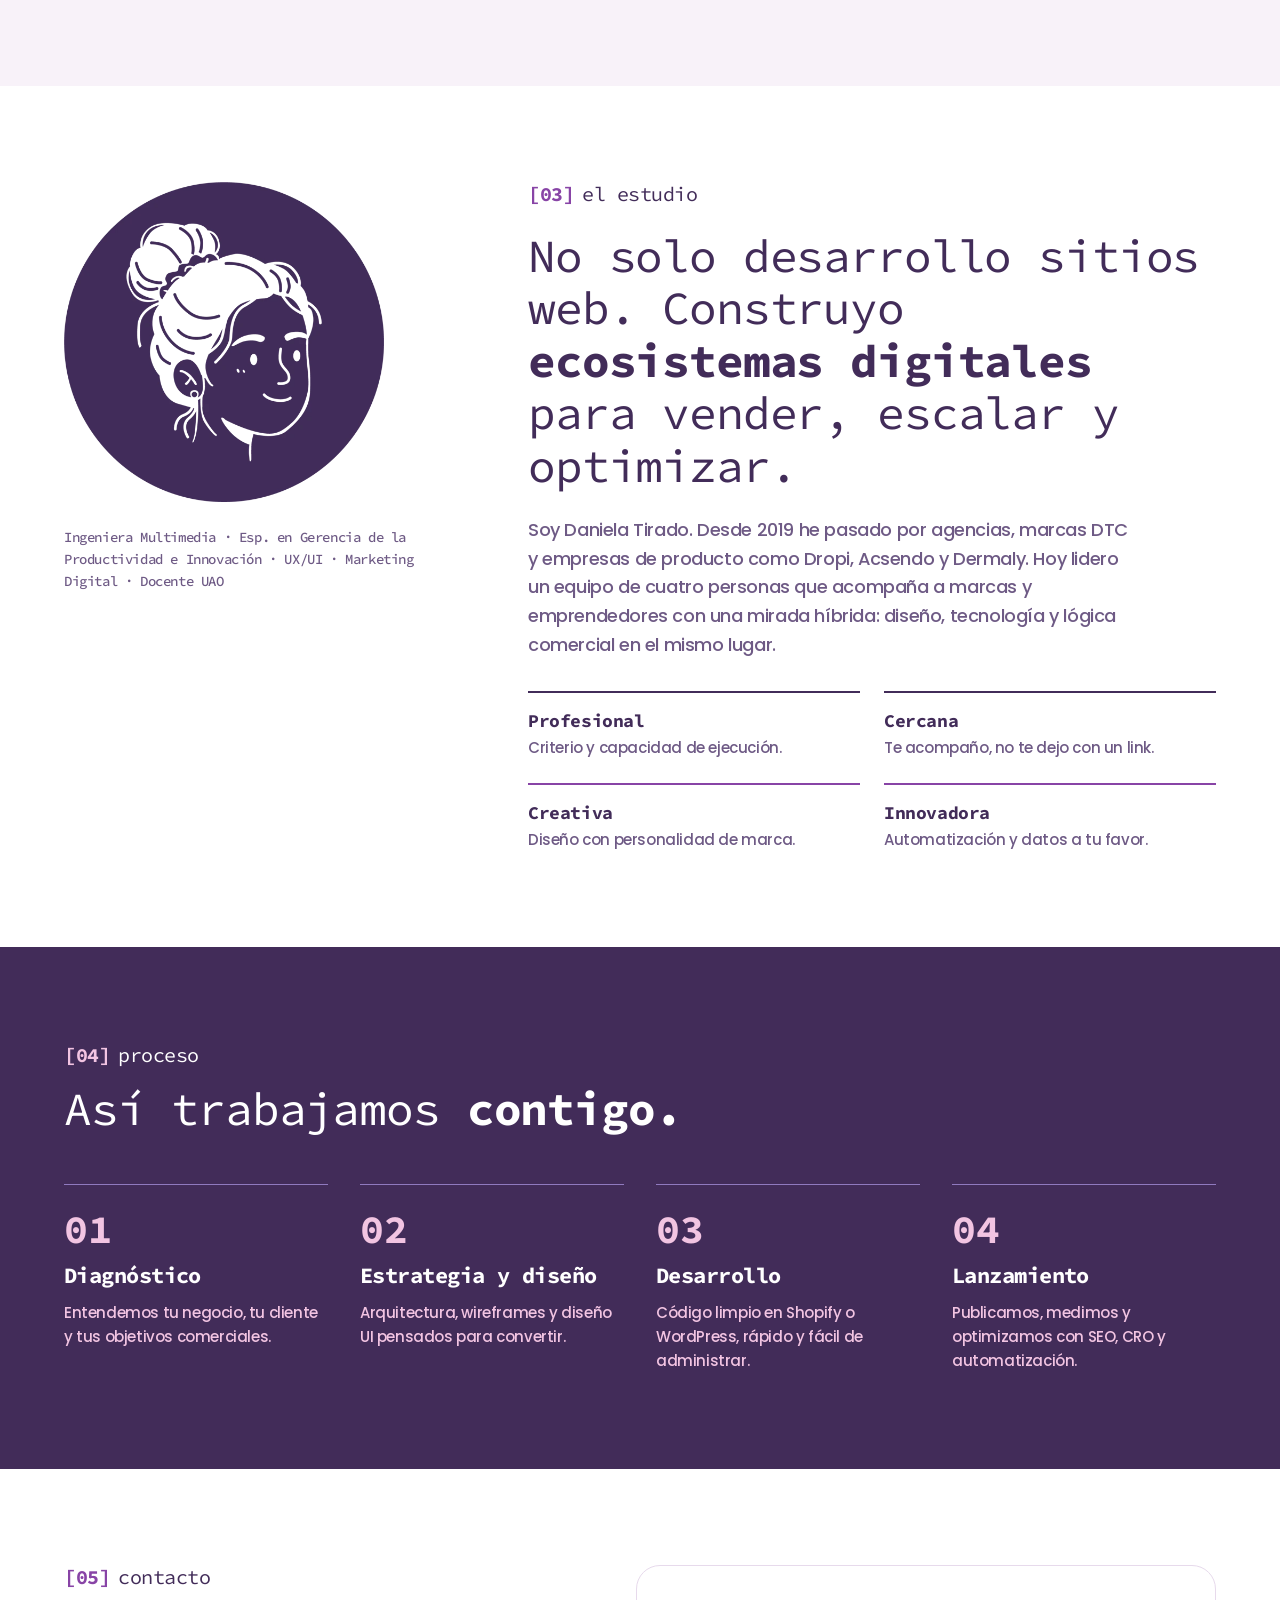
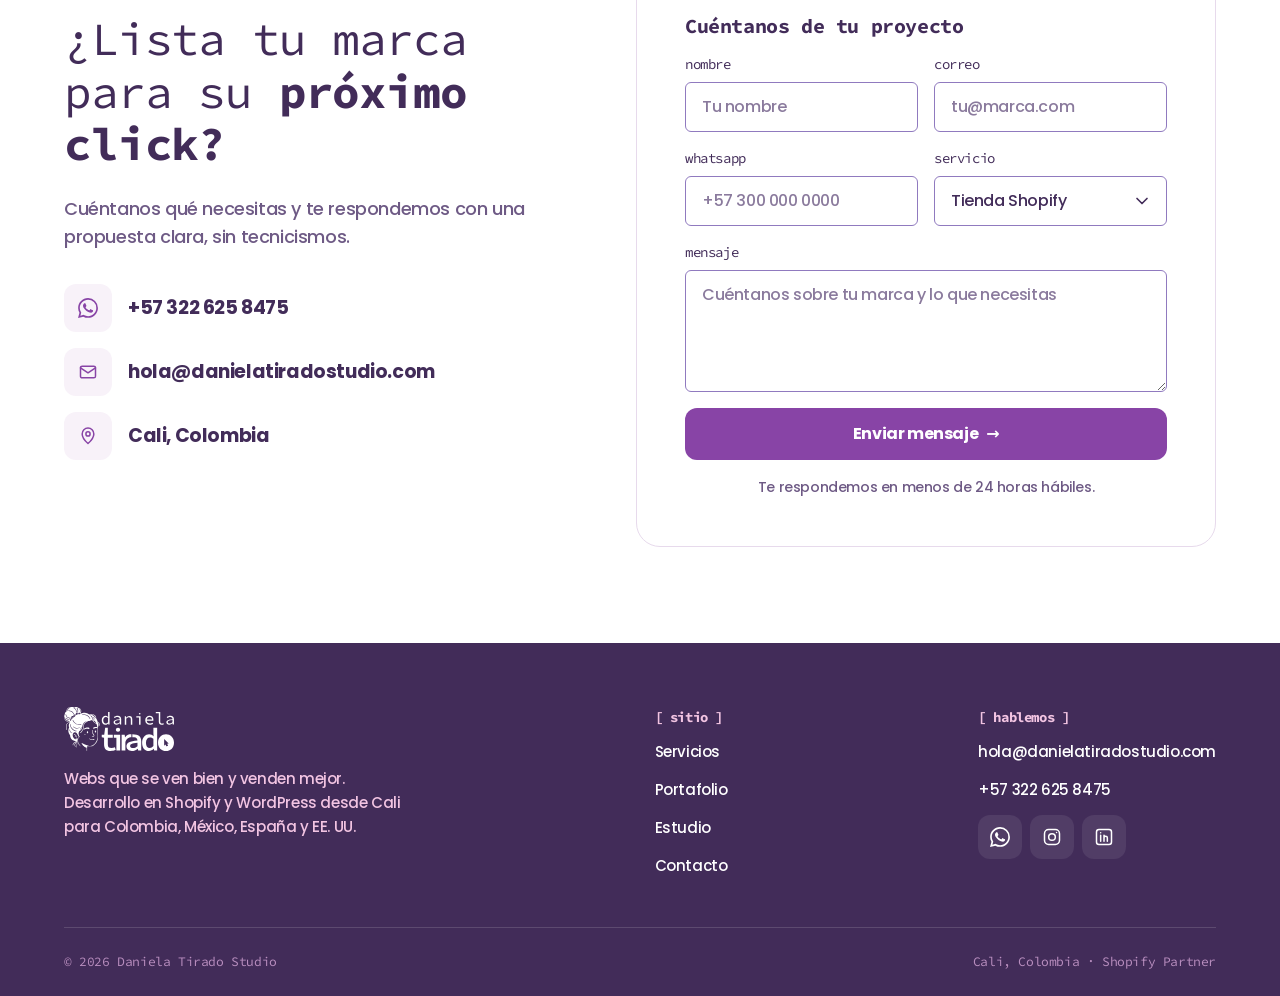
==== commit 4435745a: "Nuevos ajustes" ====
--- a/index.html
+++ b/index.html
@@ -12,7 +12,7 @@
 <link rel="icon" href="/assets/favicon.png">
 <link rel="preconnect" href="https://fonts.googleapis.com">
 <link rel="preconnect" href="https://fonts.gstatic.com" crossorigin>
-<link href="https://fonts.googleapis.com/css2?family=Poppins:wght@400;500;600;700&family=Source+Code+Pro:wght@400;500;700&display=swap" rel="stylesheet">
+<link href="https://fonts.googleapis.com/css2?family=Poppins:wght@500;700&family=Source+Code+Pro:wght@400;700&display=swap" rel="stylesheet">
 <link rel="stylesheet" href="/styles.css">
 <script type="application/ld+json">
 {"@context":"https://schema.org","@type":"ProfessionalService","name":"Daniela Tirado Studio","email":"hola@danielatiradostudio.com","telephone":"+57 322 625 8475","address":{"@type":"PostalAddress","addressLocality":"Cali","addressCountry":"CO"},"areaServed":["CO","MX","ES","US"]}
@@ -20,16 +20,27 @@
 </head>
 <body>
 
+<!-- Íconos (trazo lineal uniforme) -->
+<svg width="0" height="0" style="position:absolute" aria-hidden="true">
+  <symbol id="i-whatsapp" viewBox="0 0 24 24"><path d="M17.47 14.38c-.3-.15-1.76-.87-2.03-.97-.27-.1-.47-.15-.67.15-.2.3-.77.97-.94 1.16-.17.2-.35.22-.64.07-.3-.15-1.26-.46-2.39-1.47-.88-.79-1.48-1.76-1.65-2.06-.17-.3-.02-.46.13-.61.13-.13.3-.35.45-.52.15-.17.2-.3.3-.5.1-.2.05-.37-.03-.52-.07-.15-.67-1.61-.92-2.2-.24-.58-.49-.5-.67-.51h-.57c-.2 0-.52.07-.79.37-.27.3-1.04 1.02-1.04 2.48s1.07 2.88 1.21 3.07c.15.2 2.1 3.2 5.08 4.49.71.31 1.26.49 1.7.63.71.22 1.36.19 1.87.12.57-.09 1.76-.72 2-1.41.25-.7.25-1.29.17-1.41-.07-.13-.27-.2-.57-.35m-5.42 7.4h-.01a9.87 9.87 0 0 1-5.03-1.38l-.36-.21-3.74.98 1-3.65-.24-.37a9.86 9.86 0 0 1-1.51-5.26c0-5.45 4.44-9.88 9.89-9.88 2.64 0 5.12 1.03 6.99 2.9a9.83 9.83 0 0 1 2.89 6.99c0 5.45-4.44 9.88-9.88 9.88m8.41-18.3A11.82 11.82 0 0 0 12.05 0C5.5 0 .16 5.34.16 11.89c0 2.1.55 4.14 1.59 5.95L.06 24l6.3-1.65a11.88 11.88 0 0 0 5.68 1.45h.01c6.55 0 11.89-5.34 11.89-11.89a11.82 11.82 0 0 0-3.48-8.41Z"/></symbol>
+  <symbol id="i-mail" viewBox="0 0 24 24"><rect x="3" y="5" width="18" height="14" rx="2"/><path d="m3 7 9 6 9-6"/></symbol>
+  <symbol id="i-pin" viewBox="0 0 24 24"><path d="M12 21s7-6.2 7-11.5a7 7 0 0 0-14 0C5 14.8 12 21 12 21z"/><circle cx="12" cy="9.5" r="2.5"/></symbol>
+  <symbol id="i-instagram" viewBox="0 0 24 24"><rect x="3" y="3" width="18" height="18" rx="5"/><circle cx="12" cy="12" r="4"/><path d="M17.5 6.5h.01"/></symbol>
+  <symbol id="i-linkedin" viewBox="0 0 24 24"><rect x="3" y="3" width="18" height="18" rx="3"/><path d="M8 10v7M8 7v.01M12 17v-4a2 2 0 0 1 4 0v4M12 10v7"/></symbol>
+  <symbol id="i-check" viewBox="0 0 24 24"><circle cx="12" cy="12" r="9"/><path d="m8 12 3 3 5-6"/></symbol>
+  <symbol id="i-alert" viewBox="0 0 24 24"><circle cx="12" cy="12" r="9"/><path d="M12 8v5M12 16v.01"/></symbol>
+</svg>
+
 <header class="nav" id="top">
   <div class="container nav__inner">
-    <a href="#top" class="nav__logo" aria-label="Daniela Tirado Studio, inicio"><img src="/assets/logo.svg" alt="Daniela Tirado Studio" width="130" height="52"></a>
+    <a href="/" class="nav__logo" aria-label="Daniela Tirado Studio, inicio"><img src="/assets/logo.svg" alt="Daniela Tirado Studio" width="120" height="48"></a>
     <button class="nav__toggle" aria-label="Abrir menú" aria-expanded="false" aria-controls="menu"><span></span><span></span></button>
-    <nav class="nav__menu" id="menu">
-      <a href="#servicios">[01] servicios</a>
-      <a href="#proyectos">[02] proyectos</a>
-      <a href="#estudio">[03] estudio</a>
-      <a href="#proceso">[04] proceso</a>
-      <a href="#contacto" class="btn btn--dark">Hablemos de tu proyecto</a>
+    <nav class="nav__menu" id="menu" aria-label="Principal">
+      <a href="/#servicios"><b>[01]</b> servicios</a>
+      <a href="/portafolio.html"><b>[02]</b> portafolio</a>
+      <a href="/#estudio"><b>[03]</b> estudio</a>
+      <a href="/#proceso"><b>[04]</b> proceso</a>
+      <a href="/#contacto" class="btn btn--primary btn--sm">Hablemos de tu proyecto</a>
     </nav>
   </div>
 </header>
@@ -37,170 +48,168 @@
 <main>
 <section class="hero container">
   <div class="hero__text">
-    <p class="mono accent reveal">&lt;estudio de desarrollo web &amp; ecommerce /&gt;</p>
-    <h1 class="reveal" style="--d:.1s">Webs que se ven bien<br>y <span class="accent typed">venden mejor.</span></h1>
+    <p class="eyebrow reveal">&lt;estudio de desarrollo web &amp; ecommerce /&gt;</p>
+    <h1 class="display reveal" style="--d:.1s">Webs que se ven bien y <strong class="kw">venden mejor.</strong><span class="caret" aria-hidden="true"></span></h1>
     <p class="lead reveal" style="--d:.2s">Diseñamos y desarrollamos tiendas en Shopify y sitios en WordPress donde diseño, tecnología y marketing trabajan juntos para que tu marca venda, comunique y crezca.</p>
     <div class="hero__ctas reveal" style="--d:.3s">
-      <a href="#contacto" class="btn btn--primary">Cotiza tu proyecto →</a>
-      <a href="#proyectos" class="btn btn--outline">Ver proyectos</a>
+      <a href="#contacto" class="btn btn--primary">Cotiza tu proyecto <span class="arrow">→</span></a>
+      <a href="/portafolio.html" class="btn btn--secondary">Ver portafolio</a>
     </div>
     <div class="stats reveal" style="--d:.4s">
-      <div><strong class="mono" data-count="5" data-prefix="+">+5</strong><span>años en WordPress y Shopify</span></div>
-      <div><strong class="mono" data-count="4">4</strong><span>países: Colombia, México, España y EE. UU.</span></div>
-      <div><strong class="mono">Shopify</strong><span>Partner oficial</span></div>
-    </div>
-  </div>
-  <div class="hero__art">
+      <div class="stat"><strong data-count="5" data-prefix="+">+5</strong><span>años en WordPress y Shopify</span></div>
+      <div class="stat stat--soft"><strong data-count="4">4</strong><span>países con clientes</span></div>
+      <div class="stat stat--soft"><strong>Shopify</strong><span>Partner oficial</span></div>
+    </div>
+  </div>
+  <div class="hero__art" aria-hidden="true">
     <div class="hero__blob"></div>
-    <img class="hero__portrait" src="/assets/retrato.webp" alt="Ilustración de Daniela Tirado" width="480" height="480">
+    <img class="hero__portrait" src="/assets/retrato.webp" alt="" width="480" height="480">
     <img class="hero__cursor" src="/assets/cursor.webp" alt="" width="220" height="230">
-    <div class="hero__chip mono"><span class="accent">{ conversión: <b>on</b> }</span><br>diseño + código + estrategia</div>
+    <div class="hero__chip"><b>{ conversión: on }</b><br>diseño + código + estrategia</div>
   </div>
 </section>
 
 <div class="marquee" aria-hidden="true">
-  <div class="marquee__track mono">
-    <span>Shopify</span><i>&lt;/&gt;</i><span>WordPress</span><i>{ }</i><span>WooCommerce</span><i>#</i><span>Landing pages</span><i>@</i><span>SEO técnico</span><i>&amp;</i><span>Automatizaciones</span><i>;</i><span>CRO</span><i>&lt;/&gt;</i>
-    <span>Shopify</span><i>&lt;/&gt;</i><span>WordPress</span><i>{ }</i><span>WooCommerce</span><i>#</i><span>Landing pages</span><i>@</i><span>SEO técnico</span><i>&amp;</i><span>Automatizaciones</span><i>;</i><span>CRO</span><i>&lt;/&gt;</i>
+  <div class="marquee__track">
+    <span>Shopify</span><i>&lt;/&gt;</i><span>WordPress</span><i>{ }</i><span>WooCommerce</span><i>#</i><span>Landing pages</span><i>@</i><span>SEO técnico</span><i>;</i><span>Automatizaciones</span><i>&lt;/&gt;</i><span>CRO</span><i>{ }</i>
+    <span>Shopify</span><i>&lt;/&gt;</i><span>WordPress</span><i>{ }</i><span>WooCommerce</span><i>#</i><span>Landing pages</span><i>@</i><span>SEO técnico</span><i>;</i><span>Automatizaciones</span><i>&lt;/&gt;</i><span>CRO</span><i>{ }</i>
   </div>
 </div>
 
-<section id="servicios" class="section container">
-  <div class="section__head split">
-    <div>
-      <p class="mono accent reveal">[01] servicios</p>
-      <h2 class="reveal">Todo lo que tu marca necesita para vender en internet.</h2>
-    </div>
-    <p class="lead reveal">No hacemos páginas bonitas y ya: construimos herramientas digitales claras, navegables y pensadas para la conversión.</p>
-  </div>
-  <div class="grid grid--3">
-    <article class="card reveal"><span class="card__icon mono">&lt;/&gt;</span><h3>Ecommerce en Shopify</h3><p>Tiendas a medida con Liquid, temas personalizados y secciones propias, listas para escalar.</p></article>
-    <article class="card reveal" style="--d:.08s"><span class="card__icon mono">{ }</span><h3>Sitios en WordPress</h3><p>Webs corporativas y tiendas WooCommerce con Elementor, plugins y funcionalidades a medida.</p></article>
-    <article class="card reveal" style="--d:.16s"><span class="card__icon mono">#</span><h3>Landing pages</h3><p>Páginas de campaña enfocadas en captar leads y convertir tráfico de Meta y Google Ads.</p></article>
-    <article class="card reveal"><span class="card__icon mono">@</span><h3>SEO y optimización</h3><p>SEO técnico, velocidad y CRO para que te encuentren y compren con menos fricción.</p></article>
-    <article class="card reveal" style="--d:.08s"><span class="card__icon mono">&amp;</span><h3>Automatizaciones</h3><p>Shopify Flow, Klaviyo, integraciones API y Siigo + Shopify para ahorrar horas de operación.</p></article>
-    <article class="card card--dark reveal" style="--d:.16s"><span class="card__icon mono">;</span><h3>Marketing digital</h3><p>Meta Ads, embudos de venta, estrategias de lanzamiento y post-venta con métricas claras.</p></article>
-  </div>
-</section>
-
-<section id="proyectos" class="section section--white">
+<section id="servicios" class="section">
+  <div class="container">
+    <div class="section__head split">
+      <div style="display:flex;flex-direction:column;gap:16px">
+        <p class="marker reveal"><b>[01]</b><span>servicios</span></p>
+        <h2 class="reveal">Todo lo que tu marca necesita para <strong>vender en internet.</strong></h2>
+      </div>
+      <p class="lead reveal">No hacemos páginas bonitas y ya: construimos herramientas digitales claras, navegables y pensadas para la conversión.</p>
+    </div>
+    <div class="grid grid--3">
+      <article class="card reveal"><span class="card__glyph">&lt;/&gt;</span><h3>Ecommerce en Shopify</h3><p>Tiendas a medida con Liquid, temas personalizados y secciones propias, listas para escalar.</p></article>
+      <article class="card reveal" style="--d:.08s"><span class="card__glyph">{ }</span><h3>Sitios en WordPress</h3><p>Webs corporativas y tiendas WooCommerce con Elementor, plugins y funcionalidades a medida.</p></article>
+      <article class="card reveal" style="--d:.16s"><span class="card__glyph">#</span><h3>Landing pages</h3><p>Páginas de campaña enfocadas en captar leads y convertir tráfico de Meta y Google Ads.</p></article>
+      <article class="card reveal"><span class="card__glyph">@</span><h3>SEO y optimización</h3><p>SEO técnico, velocidad y CRO para que te encuentren y compren con menos fricción.</p></article>
+      <article class="card reveal" style="--d:.08s"><span class="card__glyph">;</span><h3>Automatizaciones</h3><p>Shopify Flow, Klaviyo, integraciones API y Siigo + Shopify para ahorrar horas de operación.</p></article>
+      <article class="card card--dark reveal" style="--d:.16s"><span class="card__glyph">&lt;/&gt;</span><h3>Marketing digital</h3><p>Meta Ads, embudos de venta, estrategias de lanzamiento y post-venta con métricas claras.</p></article>
+    </div>
+  </div>
+</section>
+
+<section id="proyectos" class="section section--soft">
+  <div class="container">
+    <div class="section__head split">
+      <div style="display:flex;flex-direction:column;gap:16px">
+        <p class="marker reveal"><b>[02]</b><span>proyectos</span></p>
+        <h2 class="reveal">Marcas que ya <strong>venden con nosotras.</strong></h2>
+      </div>
+      <a href="/portafolio.html" class="btn btn--secondary reveal">Ver todo el portafolio <span class="arrow">→</span></a>
+    </div>
+    <div class="grid grid--2" id="featured" data-portfolio="featured"></div>
+  </div>
+</section>
+
+<section id="estudio" class="section">
+  <div class="container about">
+    <div class="about__side reveal">
+      <img src="/assets/retrato-dark.webp" alt="Ilustración de Daniela Tirado" width="340" height="340" loading="lazy" class="float">
+      <p class="small mono">Ingeniera Multimedia · Esp. en Gerencia de la Productividad e Innovación · UX/UI · Marketing Digital · Docente UAO</p>
+    </div>
+    <div class="about__main">
+      <p class="marker reveal"><b>[03]</b><span>el estudio</span></p>
+      <h2 class="reveal">No solo desarrollo sitios web. Construyo <strong>ecosistemas digitales</strong> para vender, escalar y optimizar.</h2>
+      <p class="lead reveal">Soy Daniela Tirado. Desde 2019 he pasado por agencias, marcas DTC y empresas de producto como Dropi, Acsendo y Dermaly. Hoy lidero un equipo de cuatro personas que acompaña a marcas y emprendedores con una mirada híbrida: diseño, tecnología y lógica comercial en el mismo lugar.</p>
+      <div class="values">
+        <div class="reveal"><strong>Profesional</strong><span>Criterio y capacidad de ejecución.</span></div>
+        <div class="reveal" style="--d:.08s"><strong>Cercana</strong><span>Te acompaño, no te dejo con un link.</span></div>
+        <div class="reveal" style="--d:.16s"><strong>Creativa</strong><span>Diseño con personalidad de marca.</span></div>
+        <div class="reveal" style="--d:.24s"><strong>Innovadora</strong><span>Automatización y datos a tu favor.</span></div>
+      </div>
+    </div>
+  </div>
+</section>
+
+<section id="proceso" class="section section--dark on-dark">
   <div class="container">
     <div class="section__head">
-      <p class="mono accent reveal">[02] proyectos</p>
-      <h2 class="reveal">Marcas que ya venden con nosotras.</h2>
-    </div>
-    <div class="grid grid--2">
-      <a class="project reveal" href="https://thebrightclub.es/" target="_blank" rel="noopener">
-        <div class="project__img"><img src="/assets/bright.webp" alt="Sitio web de The Bright Club" loading="lazy" width="1200" height="655"></div>
-        <div class="project__meta"><h3>The Bright Club</h3><span class="mono">España · Joyería</span></div>
-        <p>Alta joyería con diamantes de laboratorio en oro de 18k, Madrid.</p>
-      </a>
-      <a class="project reveal" style="--d:.1s" href="https://diamantedelaboratorio.com/" target="_blank" rel="noopener">
-        <div class="project__img"><img src="/assets/ddl.webp" alt="Sitio web de Diamante de Laboratorio" loading="lazy" width="1200" height="655"></div>
-        <div class="project__meta"><h3>Diamante de Laboratorio</h3><span class="mono">España · Joyería</span></div>
-        <p>Diamantes de laboratorio certificados IGI y GIA.</p>
-      </a>
-      <a class="project reveal" href="https://www.zilvina.com/es" target="_blank" rel="noopener">
-        <div class="project__img"><img src="/assets/zilvina.webp" alt="Sitio web de Zilvina" loading="lazy" width="1200" height="655"></div>
-        <div class="project__meta"><h3>Zilvina</h3><span class="mono">EE. UU. · Moda</span></div>
-        <p>Moda femenina con alma hispana, nacida en Estados Unidos.</p>
-      </a>
-      <a class="project reveal" style="--d:.1s" href="https://maisondelafuente.com/" target="_blank" rel="noopener">
-        <div class="project__img"><img src="/assets/dlf.webp" alt="Sitio web de De La Fuente" loading="lazy" width="1200" height="655"></div>
-        <div class="project__meta"><h3>Maison De La Fuente</h3><span class="mono">Colombia · Hogar</span></div>
-        <p>Velas aromáticas y perfumes para el hogar.</p>
-      </a>
-    </div>
-    <a class="project project--wide reveal" href="https://www.pielcoreana.com/" target="_blank" rel="noopener">
-      <div class="project__img"><img src="/assets/piel.webp" alt="Sitio web de Piel Coreana" loading="lazy" width="1200" height="655"></div>
-      <div class="project__body">
-        <span class="mono accent">México · Skincare</span>
-        <h3>Piel Coreana</h3>
-        <p>Ecommerce de skincare y maquillaje coreano, con venta al detal y mayoreo.</p>
-        <span class="link">Visitar sitio →</span>
-      </div>
-    </a>
-  </div>
-</section>
-
-<section id="estudio" class="section container about">
-  <div class="about__side reveal">
-    <img src="/assets/retrato-dark.webp" alt="Daniela Tirado" width="360" height="360" loading="lazy" class="spin-slow">
-    <p class="mono muted">Ingeniera Multimedia · Esp. en Gerencia de la Productividad e Innovación · UX/UI · Marketing Digital · Docente UAO</p>
-  </div>
-  <div class="about__main">
-    <p class="mono accent reveal">[03] el estudio</p>
-    <h2 class="reveal">No solo desarrollo sitios web. Construyo ecosistemas digitales para vender, escalar y optimizar.</h2>
-    <p class="lead reveal">Soy Daniela Tirado. Desde 2019 he pasado por agencias, marcas DTC y empresas de producto como Dropi, Acsendo y Dermaly. Hoy lidero un equipo de cuatro personas que acompaña a marcas y emprendedores con una mirada híbrida: diseño, tecnología y lógica comercial en el mismo lugar.</p>
-    <div class="values">
-      <div class="reveal"><strong>Profesional</strong><span>Criterio y capacidad de ejecución.</span></div>
-      <div class="reveal" style="--d:.08s"><strong>Cercana</strong><span>Te acompaño, no te dejo con un link.</span></div>
-      <div class="reveal" style="--d:.16s"><strong>Creativa</strong><span>Diseño con personalidad de marca.</span></div>
-      <div class="reveal" style="--d:.24s"><strong>Innovadora</strong><span>Automatización y datos a tu favor.</span></div>
-    </div>
-  </div>
-</section>
-
-<section id="proceso" class="section section--dark">
-  <div class="container">
-    <div class="section__head">
-      <p class="mono pink reveal">[04] proceso</p>
-      <h2 class="reveal">Así trabajamos contigo.</h2>
+      <p class="marker reveal"><b>[04]</b><span>proceso</span></p>
+      <h2 class="reveal">Así trabajamos <strong>contigo.</strong></h2>
     </div>
     <ol class="steps">
-      <li class="reveal"><span class="mono">01</span><h3>Diagnóstico</h3><p>Entendemos tu negocio, tu cliente y tus objetivos comerciales.</p></li>
-      <li class="reveal" style="--d:.1s"><span class="mono">02</span><h3>Estrategia y diseño</h3><p>Arquitectura, wireframes y diseño UI pensados para convertir.</p></li>
-      <li class="reveal" style="--d:.2s"><span class="mono">03</span><h3>Desarrollo</h3><p>Código limpio en Shopify o WordPress, rápido y fácil de administrar.</p></li>
-      <li class="reveal" style="--d:.3s"><span class="mono">04</span><h3>Lanzamiento y crecimiento</h3><p>Publicamos, medimos y optimizamos con SEO, CRO y automatización.</p></li>
+      <li class="reveal"><span class="num">01</span><h3>Diagnóstico</h3><p>Entendemos tu negocio, tu cliente y tus objetivos comerciales.</p></li>
+      <li class="reveal" style="--d:.1s"><span class="num">02</span><h3>Estrategia y diseño</h3><p>Arquitectura, wireframes y diseño UI pensados para convertir.</p></li>
+      <li class="reveal" style="--d:.2s"><span class="num">03</span><h3>Desarrollo</h3><p>Código limpio en Shopify o WordPress, rápido y fácil de administrar.</p></li>
+      <li class="reveal" style="--d:.3s"><span class="num">04</span><h3>Lanzamiento</h3><p>Publicamos, medimos y optimizamos con SEO, CRO y automatización.</p></li>
     </ol>
   </div>
 </section>
 
-<section id="contacto" class="section container contact">
-  <div class="contact__info">
-    <p class="mono accent reveal">[05] contacto</p>
-    <h2 class="reveal">¿Lista tu marca para su <span class="accent">próximo click</span>?</h2>
-    <p class="lead reveal">Cuéntanos qué necesitas y te respondemos con una propuesta clara, sin tecnicismos.</p>
-    <ul class="contact__list reveal">
-      <li><a href="https://wa.me/573226258475" target="_blank" rel="noopener"><span class="ico ico--purple"><svg viewBox="0 0 24 24"><path d="M21 11.5a8.4 8.4 0 0 1-12.4 7.4L3 21l2.1-5.5A8.4 8.4 0 1 1 21 11.5z"/></svg></span>+57 322 625 8475</a></li>
-      <li><a href="mailto:hola@danielatiradostudio.com"><span class="ico ico--dark"><svg viewBox="0 0 24 24"><rect x="3" y="5" width="18" height="14" rx="2"/><path d="m3 7 9 6 9-6"/></svg></span>hola@danielatiradostudio.com</a></li>
-      <li><span class="ico ico--pink"><svg viewBox="0 0 24 24"><path d="M12 22s7-6.2 7-12a7 7 0 0 0-14 0c0 5.8 7 12 7 12z"/><circle cx="12" cy="10" r="2.5"/></svg></span>Cali, Colombia</li>
-    </ul>
-  </div>
-
-  <form class="form reveal" name="contacto" method="POST" action="/gracias.html" data-netlify="true" netlify-honeypot="bot-field">
-    <input type="hidden" name="form-name" value="contacto">
-    <p class="hidden"><label>No llenar: <input name="bot-field"></label></p>
-    <p class="mono accent">&lt;form&gt; cuéntanos de tu proyecto</p>
-    <div class="form__grid">
-      <label>Nombre<input name="nombre" type="text" required placeholder="Tu nombre" autocomplete="name"></label>
-      <label>Correo<input name="email" type="email" required placeholder="tu@marca.com" autocomplete="email"></label>
-      <label>WhatsApp<input name="whatsapp" type="tel" placeholder="+57 300 000 0000" autocomplete="tel"></label>
-      <label>Servicio
-        <select name="servicio">
-          <option>Tienda Shopify</option><option>Sitio WordPress</option><option>Landing page</option>
-          <option>SEO / optimización</option><option>Automatizaciones</option><option>Marketing digital</option><option>Otro</option>
-        </select>
-      </label>
-    </div>
-    <label>Mensaje<textarea name="mensaje" rows="4" required placeholder="Cuéntanos sobre tu marca y lo que necesitas"></textarea></label>
-    <button type="submit" class="btn btn--primary btn--block">Enviar mensaje →</button>
-    <p class="form__note">Te respondemos en menos de 24 horas hábiles.</p>
-  </form>
+<section id="contacto" class="section">
+  <div class="container contact">
+    <div class="contact__info">
+      <p class="marker reveal"><b>[05]</b><span>contacto</span></p>
+      <h2 class="reveal">¿Lista tu marca para su <strong>próximo click?</strong></h2>
+      <p class="lead reveal">Cuéntanos qué necesitas y te respondemos con una propuesta clara, sin tecnicismos.</p>
+      <ul class="contact__list reveal">
+        <li><a href="https://wa.me/573226258475" target="_blank" rel="noopener"><span class="ico"><svg class="icon icon--fill"><use href="#i-whatsapp"/></svg></span>+57 322 625 8475</a></li>
+        <li><a href="mailto:hola@danielatiradostudio.com"><span class="ico"><svg class="icon"><use href="#i-mail"/></svg></span>hola@danielatiradostudio.com</a></li>
+        <li><span class="ico"><svg class="icon"><use href="#i-pin"/></svg></span>Cali, Colombia</li>
+      </ul>
+    </div>
+
+    <form class="form reveal" id="contact-form" novalidate>
+      <p class="form__title">Cuéntanos de tu proyecto</p>
+      <div class="form__grid">
+        <div class="field"><label for="f-nombre">nombre</label><input class="input" id="f-nombre" name="nombre" type="text" required placeholder="Tu nombre" autocomplete="name"></div>
+        <div class="field"><label for="f-email">correo</label><input class="input" id="f-email" name="email" type="email" required placeholder="tu@marca.com" autocomplete="email"></div>
+        <div class="field"><label for="f-wa">whatsapp</label><input class="input" id="f-wa" name="whatsapp" type="tel" placeholder="+57 300 000 0000" autocomplete="tel"></div>
+        <div class="field"><label for="f-servicio">servicio</label>
+          <select class="input" id="f-servicio" name="servicio">
+            <option>Tienda Shopify</option><option>Sitio WordPress</option><option>Landing page</option>
+            <option>SEO / optimización</option><option>Automatizaciones</option><option>Marketing digital</option><option>Otro</option>
+          </select>
+        </div>
+      </div>
+      <div class="field"><label for="f-msg">mensaje</label><textarea class="input" id="f-msg" name="mensaje" rows="4" required placeholder="Cuéntanos sobre tu marca y lo que necesitas"></textarea></div>
+      <!-- Anti-spam: campo trampa que los humanos no ven -->
+      <input type="text" name="_honey" class="hidden" tabindex="-1" autocomplete="off">
+      <button type="submit" class="btn btn--primary btn--block">Enviar mensaje <span class="arrow">→</span></button>
+      <div class="form__status" role="status" aria-live="polite"></div>
+      <p class="small" style="text-align:center">Te respondemos en menos de 24 horas hábiles.</p>
+    </form>
+  </div>
 </section>
 </main>
 
 <footer class="footer">
-  <div class="container footer__inner">
-    <img src="/assets/logo.svg" alt="Daniela Tirado Studio" width="100" height="40">
-    <span class="mono">Cali, Colombia · Shopify Partner</span>
-    <nav><a href="https://wa.me/573226258475" target="_blank" rel="noopener">WhatsApp</a><a href="mailto:hola@danielatiradostudio.com">Correo</a><a href="#">Instagram</a><a href="#">LinkedIn</a></nav>
-  </div>
-  <p class="footer__copy container">© <span id="year">2026</span> Daniela Tirado Studio. Todos los derechos reservados.</p>
+  <div class="container">
+    <div class="footer__inner">
+      <div class="footer__brand">
+        <img src="/assets/logo.svg" alt="Daniela Tirado Studio" width="110" height="44">
+        <p>Webs que se ven bien y venden mejor. Desarrollo en Shopify y WordPress desde Cali para Colombia, México, España y EE. UU.</p>
+      </div>
+      <div class="footer__col">
+        <h4>[ sitio ]</h4>
+        <a href="/#servicios">Servicios</a><a href="/portafolio.html">Portafolio</a><a href="/#estudio">Estudio</a><a href="/#contacto">Contacto</a>
+      </div>
+      <div class="footer__col">
+        <h4>[ hablemos ]</h4>
+        <a href="mailto:hola@danielatiradostudio.com">hola@danielatiradostudio.com</a>
+        <a href="https://wa.me/573226258475" target="_blank" rel="noopener">+57 322 625 8475</a>
+        <div class="footer__social">
+          <a href="https://wa.me/573226258475" target="_blank" rel="noopener" aria-label="WhatsApp"><svg class="icon icon--fill"><use href="#i-whatsapp"/></svg></a>
+          <a href="#" aria-label="Instagram"><svg class="icon"><use href="#i-instagram"/></svg></a>
+          <a href="#" aria-label="LinkedIn"><svg class="icon"><use href="#i-linkedin"/></svg></a>
+        </div>
+      </div>
+    </div>
+    <div class="footer__copy"><span>© <span id="year">2026</span> Daniela Tirado Studio</span><span>Cali, Colombia · Shopify Partner</span></div>
+  </div>
 </footer>
 
-<a class="wa-float" href="https://wa.me/573226258475" target="_blank" rel="noopener" aria-label="Escríbenos por WhatsApp"><svg viewBox="0 0 24 24"><path d="M21 11.5a8.4 8.4 0 0 1-12.4 7.4L3 21l2.1-5.5A8.4 8.4 0 1 1 21 11.5z"/></svg></a>
-
+<a class="wa-float" href="https://wa.me/573226258475" target="_blank" rel="noopener" aria-label="Escríbenos por WhatsApp"><svg class="icon icon--fill"><use href="#i-whatsapp"/></svg></a>
+
+<script src="/portfolio-data.js" defer></script>
 <script src="/main.js" defer></script>
 </body>
 </html>
--- a/styles.css
+++ b/styles.css
@@ -1,199 +1,274 @@
+/* ==========================================================
+   Daniela Tirado Studio — estilos del sitio
+   Basado en el sistema de diseño "Daniela Tirado Studio"
+   (tokens de color, tipografía, espaciado, radios y sombras)
+   ========================================================== */
 :root{
-  --dark:#422C59; --purple:#8844A6; --pink:#F2C4E2; --lilac:#B98EBF; --violet:#907ABF;
-  --bg:#FBF7FA; --white:#fff; --text:#2A1C3A; --body:#5A4870; --muted:#6E5C84; --line:#EADCEB;
-  --radius:24px; --ease:cubic-bezier(.22,1,.36,1);
-}
+  /* Paleta de marca */
+  --morado-profundo:#422C59; --morado:#8844A6; --rosa:#F2C4E2; --malva:#B98EBF; --lavanda:#907ABF;
+  --blanco:#FFFFFF; --negro:#0A0A0A;
+  /* Tokens semánticos (tema claro) */
+  --surface:var(--blanco); --surface-soft:#F8F2F9; --surface-inverse:var(--morado-profundo);
+  --ink:var(--morado-profundo); --ink-muted:#6E5A85; --ink-inverse:var(--blanco);
+  --brand:var(--morado); --on-brand:var(--blanco); --accent:var(--rosa);
+  --link:var(--morado); --border:var(--lavanda); --border-soft:#E7DAEC; --focus:var(--morado);
+  /* Tipografía */
+  --font-mono:"Source Code Pro", ui-monospace, Menlo, monospace;
+  --font-sans:Poppins, system-ui, sans-serif;
+  --tracking:-0.025em;
+  /* Espaciado (escala de 4 px) */
+  --space-1:4px; --space-2:8px; --space-3:12px; --space-4:16px; --space-6:24px;
+  --space-8:32px; --space-12:48px; --space-16:64px; --space-24:96px;
+  /* Radios y sombras */
+  --radius-sm:6px; --radius-md:12px; --radius-lg:24px; --radius-full:999px;
+  --shadow-card:0 8px 24px rgba(66,44,89,.12);
+  --ease:cubic-bezier(.22,1,.36,1);
+}
+
 *{box-sizing:border-box}
-html{scroll-behavior:smooth;scroll-padding-top:90px}
-body{margin:0;font-family:'Poppins',sans-serif;background:var(--bg);color:var(--text);line-height:1.5;-webkit-font-smoothing:antialiased;overflow-x:hidden}
+html{scroll-behavior:smooth;scroll-padding-top:96px}
+body{margin:0;font:500 16px/26px var(--font-sans);letter-spacing:var(--tracking);background:var(--surface);color:var(--ink);-webkit-font-smoothing:antialiased;overflow-x:hidden}
 img{max-width:100%;display:block;height:auto}
-a{color:var(--dark);text-decoration:none}
-h1,h2,h3{color:var(--dark);margin:0;letter-spacing:-.03em}
-h1{font-size:clamp(44px,6.6vw,88px);line-height:1.02}
-h2{font-size:clamp(34px,4.2vw,58px);line-height:1.08}
-h3{font-size:22px;letter-spacing:-.01em}
+a{color:var(--link);text-decoration:none}
 p{margin:0}
-.mono{font-family:'Source Code Pro',monospace}
-.accent{color:var(--purple)} .pink{color:var(--pink)} .muted{color:var(--muted)}
-.lead{font-size:clamp(17px,1.4vw,20px);line-height:1.65;color:var(--body);max-width:600px}
-.container{width:100%;max-width:1360px;margin:0 auto;padding:0 clamp(20px,5vw,80px)}
+:focus-visible{outline:2px solid var(--focus);outline-offset:2px}
+
+/* Títulos: Source Code Pro, primera parte Regular y palabra clave Bold */
+h1,h2,h3{font-family:var(--font-mono);color:var(--ink);margin:0;letter-spacing:var(--tracking);font-weight:400}
+h1 strong,h2 strong,h3 strong{font-weight:700}
+.display{font-size:clamp(40px,5.6vw,72px);line-height:1.06}
+h2{font-size:clamp(30px,3.6vw,48px);line-height:1.14}
+h3{font-size:24px;line-height:30px;font-weight:700}
+.lead{font-size:clamp(17px,1.4vw,20px);line-height:1.6;color:var(--ink-muted);max-width:600px}
+.mono{font-family:var(--font-mono)}
+.small{font-size:14px;line-height:22px;color:var(--ink-muted)}
 .hidden{display:none}
-
-/* Buttons */
-.btn{display:inline-flex;align-items:center;justify-content:center;min-height:52px;padding:0 30px;border-radius:999px;font-weight:600;font-size:16px;transition:transform .3s var(--ease),box-shadow .3s var(--ease),background .3s;border:2px solid transparent;cursor:pointer;font-family:inherit}
-.btn--primary{background:var(--purple);color:#fff}
-.btn--primary:hover{transform:translateY(-3px);box-shadow:0 14px 30px rgba(136,68,166,.35)}
-.btn--dark{background:var(--dark);color:#fff;font-family:'Poppins',sans-serif}
-.btn--dark:hover{background:var(--purple);color:#fff}
-.btn--outline{border-color:var(--dark);color:var(--dark)}
-.btn--outline:hover{background:var(--dark);color:#fff}
-.btn--block{width:100%;min-height:60px;font-size:17px}
-
-/* Nav */
-.nav{position:sticky;top:0;z-index:50;transition:background .3s,box-shadow .3s,backdrop-filter .3s}
-.nav.scrolled{background:rgba(251,247,250,.85);backdrop-filter:blur(12px);box-shadow:0 1px 0 var(--line)}
-.nav__inner{height:88px;display:flex;align-items:center;justify-content:space-between}
-.nav__logo img{height:50px;width:auto}
-.nav__menu{display:flex;gap:36px;align-items:center;font-family:'Source Code Pro',monospace;font-size:15px}
-.nav__menu a:not(.btn){position:relative}
-.nav__menu a:not(.btn)::after{content:"";position:absolute;left:0;bottom:-4px;height:2px;width:100%;background:var(--purple);transform:scaleX(0);transform-origin:left;transition:transform .35s var(--ease)}
-.nav__menu a:not(.btn):hover::after{transform:scaleX(1)}
-.nav__toggle{display:none;background:none;border:0;width:48px;height:48px;cursor:pointer;position:relative}
-.nav__toggle span{position:absolute;left:12px;width:24px;height:2px;background:var(--dark);transition:transform .3s var(--ease),top .3s}
+.container{width:100%;max-width:1320px;margin:0 auto;padding:0 clamp(var(--space-4),5vw,80px)}
+
+/* Marcador de sección [01] */
+.marker{font:700 20px/24px var(--font-mono);letter-spacing:var(--tracking);color:var(--ink);display:inline-flex;gap:var(--space-2);align-items:baseline}
+.marker b{color:var(--brand)}
+.marker span{font-weight:400}
+.on-dark .marker{color:var(--blanco)}
+.on-dark .marker b{color:var(--accent)}
+
+/* Botones */
+.btn{display:inline-flex;align-items:center;justify-content:center;gap:var(--space-2);min-height:52px;padding:var(--space-3) var(--space-6);border-radius:var(--radius-md);border:2px solid transparent;font:700 16px/20px var(--font-sans);letter-spacing:var(--tracking);cursor:pointer;transition:transform .2s var(--ease),background .2s,color .2s,border-color .2s}
+.btn:hover{transform:translateY(-2px)}
+.btn--primary{background:var(--brand);color:var(--on-brand)}
+.btn--primary:hover{background:var(--morado-profundo);color:var(--on-brand)}
+.btn--secondary{background:transparent;color:var(--ink);border-color:var(--ink)}
+.btn--secondary:hover{background:var(--ink);color:var(--blanco)}
+.btn--accent{background:var(--accent);color:var(--morado-profundo)}
+.btn--sm{min-height:44px;padding:var(--space-2) var(--space-4);font-size:14px}
+.btn--block{width:100%}
+.btn .arrow{transition:transform .25s var(--ease)}
+.btn:hover .arrow{transform:translateX(4px)}
+
+/* Íconos (trazo uniforme, estilo lineal) */
+.icon{width:20px;height:20px;flex-shrink:0;fill:none;stroke:currentColor;stroke-width:1.8;stroke-linecap:round;stroke-linejoin:round}
+.icon--fill{fill:currentColor;stroke:none}
+
+/* ---------- Navbar ---------- */
+.nav{position:sticky;top:0;z-index:50;background:var(--surface);transition:box-shadow .3s,border-color .3s;border-bottom:1px solid transparent}
+.nav.scrolled{border-bottom-color:var(--border-soft)}
+.nav__inner{height:84px;display:flex;align-items:center;justify-content:space-between;gap:var(--space-6)}
+.nav__logo img{height:48px;width:auto}
+.nav__menu{display:flex;gap:var(--space-8);align-items:center;font:400 15px/20px var(--font-mono);letter-spacing:var(--tracking)}
+.nav__menu a:not(.btn){color:var(--ink);text-decoration:underline;text-decoration-color:transparent;text-decoration-thickness:3px;text-underline-offset:6px;transition:text-decoration-color .2s}
+.nav__menu a:not(.btn) b{color:var(--brand);font-weight:700}
+.nav__menu a:not(.btn):hover,.nav__menu a[aria-current="page"]{text-decoration-color:var(--accent)}
+.nav__toggle{display:none;background:none;border:0;width:48px;height:48px;cursor:pointer;position:relative;border-radius:var(--radius-md)}
+.nav__toggle span{position:absolute;left:12px;width:24px;height:2px;background:var(--ink);transition:transform .3s var(--ease),top .3s}
 .nav__toggle span:first-child{top:19px}.nav__toggle span:last-child{top:28px}
 .nav.open .nav__toggle span:first-child{top:24px;transform:rotate(45deg)}
 .nav.open .nav__toggle span:last-child{top:24px;transform:rotate(-45deg)}
 
-/* Hero */
-.hero{display:grid;grid-template-columns:1.1fr .9fr;gap:48px;align-items:center;padding-top:48px;padding-bottom:96px}
-.hero__text{display:flex;flex-direction:column;gap:28px}
-.hero__ctas{display:flex;gap:14px;flex-wrap:wrap}
-.stats{display:flex;gap:40px;flex-wrap:wrap;padding-top:16px}
-.stats strong{display:block;font-size:34px;color:var(--dark)}
-.stats span{font-size:14px;color:var(--muted);max-width:170px;display:block}
-.hero__art{position:relative;aspect-ratio:1/1.05;max-width:560px;width:100%;justify-self:end}
-.hero__blob{position:absolute;right:0;top:0;width:92%;aspect-ratio:1;border-radius:50%;background:var(--pink);animation:morph 9s ease-in-out infinite}
+/* ---------- Hero ---------- */
+.hero{display:grid;grid-template-columns:1.1fr .9fr;gap:var(--space-12);align-items:center;padding-top:var(--space-12);padding-bottom:var(--space-24)}
+.hero__text{display:flex;flex-direction:column;gap:var(--space-6)}
+.eyebrow{font:400 14px/20px var(--font-mono);letter-spacing:var(--tracking);color:var(--brand)}
+.display .kw{color:var(--brand)}
+.caret{display:inline-block;width:.08em;height:.9em;background:var(--brand);margin-left:.06em;vertical-align:-.08em;animation:blink 1s steps(1) infinite}
+.hero__ctas{display:flex;gap:var(--space-3);flex-wrap:wrap;padding-top:var(--space-2)}
+.stats{display:flex;gap:var(--space-3);flex-wrap:wrap;padding-top:var(--space-6)}
+.stat{display:flex;flex-direction:column;gap:var(--space-1);padding:var(--space-4) var(--space-6);border-radius:var(--radius-md);background:var(--surface-inverse);color:var(--ink-inverse)}
+.stat strong{font:700 32px/36px var(--font-mono);letter-spacing:var(--tracking)}
+.stat span{font-size:14px;line-height:20px;color:var(--rosa)}
+.stat--soft{background:var(--surface-soft);color:var(--ink)}
+.stat--soft span{color:var(--ink-muted)}
+.hero__art{position:relative;aspect-ratio:1/1.05;max-width:540px;width:100%;justify-self:end}
+.hero__blob{position:absolute;right:0;top:0;width:92%;aspect-ratio:1;border-radius:50%;background:var(--rosa);animation:morph 10s ease-in-out infinite}
 .hero__portrait{position:absolute;right:4%;top:4%;width:84%;border-radius:50%;animation:float 6s ease-in-out infinite}
-.hero__cursor{position:absolute;left:0;bottom:0;width:38%;animation:float 7s ease-in-out infinite reverse,spin 40s linear infinite}
-.hero__chip{position:absolute;right:0;bottom:12%;background:#fff;border-radius:16px;padding:14px 18px;box-shadow:0 12px 32px rgba(66,44,89,.14);font-size:14px;color:var(--dark);animation:float 5s ease-in-out infinite .6s}
-.typed{position:relative;white-space:nowrap}
-.typed::after{content:"";position:absolute;right:-.12em;top:.1em;bottom:.1em;width:.06em;background:var(--purple);animation:blink 1s steps(1) infinite}
-
-/* Marquee */
-.marquee{background:var(--dark);color:var(--pink);overflow:hidden;padding:24px 0}
-.marquee__track{display:flex;gap:44px;width:max-content;font-size:20px;white-space:nowrap;animation:marquee 32s linear infinite}
-.marquee__track i{font-style:normal;color:var(--violet)}
-
-/* Sections */
-.section{padding:clamp(80px,10vw,128px) 0}
-.section.container{padding-left:clamp(20px,5vw,80px);padding-right:clamp(20px,5vw,80px)}
-.section--white{background:#fff}
-.section--dark{background:var(--dark);color:#fff}
-.section--dark h2,.section--dark h3{color:#fff}
-.section__head{display:flex;flex-direction:column;gap:16px;margin-bottom:56px}
-.section__head.split{flex-direction:row;justify-content:space-between;align-items:flex-end;gap:40px}
-.section__head.split .lead{max-width:400px}
-.section__head h2{max-width:780px}
-
-.grid{display:grid;gap:24px}
+.hero__cursor{position:absolute;left:0;bottom:0;width:38%;animation:float 7s ease-in-out infinite reverse}
+.hero__chip{position:absolute;right:0;bottom:12%;background:var(--surface);border:1px solid var(--border-soft);border-radius:var(--radius-md);padding:var(--space-3) var(--space-4);font:400 14px/22px var(--font-mono);color:var(--ink);animation:float 5s ease-in-out infinite .6s}
+.hero__chip b{color:var(--brand)}
+
+/* ---------- Banda de tecnologías ---------- */
+.marquee{background:var(--surface-inverse);color:var(--blanco);overflow:hidden;padding:var(--space-6) 0}
+.marquee__track{display:flex;gap:var(--space-12);width:max-content;font:400 20px/24px var(--font-mono);white-space:nowrap;animation:marquee 34s linear infinite}
+.marquee__track i{font-style:normal;font-weight:700;color:var(--rosa)}
+
+/* ---------- Secciones ---------- */
+.section{padding:var(--space-24) 0}
+.section--soft{background:var(--surface-soft)}
+.section--dark{background:var(--surface-inverse);color:var(--blanco)}
+.section--dark h2,.section--dark h3{color:var(--blanco)}
+.section__head{display:flex;flex-direction:column;gap:var(--space-4);margin-bottom:var(--space-12)}
+.section__head h2{max-width:820px}
+.section__head.split{flex-direction:row;justify-content:space-between;align-items:flex-end;gap:var(--space-12)}
+.section__head.split .lead{max-width:420px}
+
+.grid{display:grid;gap:var(--space-8)}
 .grid--3{grid-template-columns:repeat(3,minmax(0,1fr))}
-.grid--2{grid-template-columns:repeat(2,minmax(0,1fr));gap:32px}
-
-.card{background:#fff;border:1px solid var(--line);border-radius:var(--radius);padding:40px;display:flex;flex-direction:column;gap:14px;transition:transform .4s var(--ease),box-shadow .4s var(--ease),border-color .4s}
-.card:hover{transform:translateY(-8px);box-shadow:0 24px 50px rgba(66,44,89,.12);border-color:var(--lilac)}
-.card p{color:var(--body);line-height:1.6}
-.card__icon{font-size:28px;color:var(--purple);transition:transform .4s var(--ease);display:inline-block;width:max-content}
-.card:hover .card__icon{transform:rotate(-8deg) scale(1.15)}
-.card--dark{background:var(--dark);border-color:var(--dark)}
-.card--dark h3{color:#fff}.card--dark p{color:#E4D6EC}.card--dark .card__icon{color:var(--pink)}
-
-/* Projects */
-.project{display:flex;flex-direction:column;gap:18px}
-.project__img{border-radius:var(--radius);overflow:hidden;border:1px solid var(--line);aspect-ratio:16/10;background:var(--bg)}
+.grid--2{grid-template-columns:repeat(2,minmax(0,1fr))}
+
+/* Tarjeta de servicio */
+.card{background:var(--surface-soft);border-radius:var(--radius-md);padding:var(--space-8);display:flex;flex-direction:column;gap:var(--space-3);transition:box-shadow .25s var(--ease),transform .25s var(--ease)}
+.card:hover{box-shadow:var(--shadow-card);transform:translateY(-4px)}
+.card__glyph{font:700 24px/1 var(--font-mono);color:var(--brand);height:48px;width:48px;border-radius:var(--radius-md);background:var(--surface);display:flex;align-items:center;justify-content:center;margin-bottom:var(--space-2)}
+.card h3{font-size:22px;line-height:28px}
+.card p{font-size:15px;line-height:24px;color:var(--ink-muted)}
+.card--dark{background:var(--surface-inverse)}
+.card--dark h3{color:var(--blanco)}
+.card--dark p{color:var(--rosa)}
+.card--dark .card__glyph{background:var(--morado);color:var(--blanco)}
+
+/* ---------- Proyectos ---------- */
+.project{display:flex;flex-direction:column;gap:var(--space-4);color:var(--ink)}
+.project__img{position:relative;border-radius:var(--radius-lg);overflow:hidden;aspect-ratio:16/10;background:var(--surface-soft);border:1px solid var(--border-soft)}
 .project__img img{width:100%;height:100%;object-fit:cover;object-position:top;transition:transform 1.2s var(--ease)}
-.project:hover .project__img img{transform:scale(1.05)}
-.project__meta{display:flex;justify-content:space-between;align-items:baseline;gap:12px;flex-wrap:wrap}
-.project__meta h3{font-size:clamp(22px,2vw,28px)}
-.project__meta span{font-size:14px;color:var(--purple)}
-.project p{color:var(--body)}
-.project--wide{flex-direction:row;align-items:center;gap:40px;background:var(--bg);border-radius:var(--radius);padding:24px;margin-top:32px}
-.project--wide .project__img{width:42%;flex-shrink:0;border-radius:16px}
-.project__body{display:flex;flex-direction:column;gap:12px}
-.project__body h3{font-size:32px}
-.link{font-weight:600;color:var(--dark);transition:transform .3s var(--ease);display:inline-block}
-.project:hover .link{transform:translateX(6px)}
-
-/* About */
-.about{display:grid;grid-template-columns:420px 1fr;gap:80px;align-items:start}
-.about__side{display:flex;flex-direction:column;gap:24px}
-.about__side img{width:min(360px,80%)}
-.about__side p{line-height:1.8;font-size:15px}
-.about__main{display:flex;flex-direction:column;gap:28px}
-.values{display:grid;grid-template-columns:repeat(2,minmax(0,1fr));gap:20px}
-.values div{border-top:2px solid var(--dark);padding-top:16px;display:flex;flex-direction:column}
-.values div:nth-child(n+3){border-color:var(--purple)}
-.values strong{color:var(--dark);font-size:18px}
-.values span{color:var(--muted);font-size:15px}
-
-/* Steps */
-.steps{list-style:none;margin:0;padding:0;display:grid;grid-template-columns:repeat(4,minmax(0,1fr));gap:24px}
-.steps li{border-top:1px solid var(--violet);padding-top:24px;display:flex;flex-direction:column;gap:12px}
-.steps span{font-size:40px;font-weight:700;color:var(--pink)}
-.steps p{color:#E4D6EC;line-height:1.6}
-
-/* Contact */
-.contact{display:grid;grid-template-columns:1fr 600px;gap:80px;align-items:start}
-.contact__info{display:flex;flex-direction:column;gap:26px}
-.contact__list{list-style:none;padding:0;margin:8px 0 0;display:flex;flex-direction:column;gap:16px}
-.contact__list li,.contact__list a{display:flex;align-items:center;gap:16px;font-size:clamp(16px,1.5vw,20px);font-weight:600;color:var(--dark);word-break:break-word}
-.contact__list a:hover{color:var(--purple)}
-.ico{width:48px;height:48px;flex-shrink:0;border-radius:50%;display:flex;align-items:center;justify-content:center}
-.ico svg,.wa-float svg{width:22px;height:22px;fill:none;stroke:currentColor;stroke-width:2;stroke-linecap:round;stroke-linejoin:round}
-.ico--purple{background:var(--purple);color:#fff}.ico--dark{background:var(--dark);color:#fff}.ico--pink{background:var(--pink);color:var(--dark)}
-.form{background:#fff;border:1px solid var(--line);border-radius:28px;padding:clamp(24px,4vw,48px);display:flex;flex-direction:column;gap:20px;box-shadow:0 24px 60px rgba(66,44,89,.10)}
-.form__grid{display:grid;grid-template-columns:repeat(2,minmax(0,1fr));gap:16px}
-.form label{display:flex;flex-direction:column;gap:8px;font-size:14px;font-weight:600;color:var(--dark)}
-.form input,.form select,.form textarea{min-height:52px;border:1px solid #D9C6DE;border-radius:12px;padding:12px 16px;font-family:inherit;font-size:15px;background:var(--bg);color:var(--text);transition:border-color .25s,box-shadow .25s,background .25s;width:100%}
-.form textarea{resize:vertical}
-.form input:focus,.form select:focus,.form textarea:focus{outline:none;border-color:var(--purple);box-shadow:0 0 0 4px rgba(136,68,166,.15);background:#fff}
-.form__note{font-size:13px;color:var(--muted);text-align:center}
-
-/* Footer */
-.footer{border-top:1px solid var(--line);padding:40px 0 24px}
-.footer__inner{display:flex;justify-content:space-between;align-items:center;gap:20px;flex-wrap:wrap;font-size:14px;color:var(--muted)}
-.footer__inner img{height:40px;width:auto}
-.footer nav{display:flex;gap:24px;flex-wrap:wrap}
-.footer nav a:hover{color:var(--purple)}
-.footer__copy{font-size:13px;color:var(--muted);margin-top:24px}
-
-.wa-float{position:fixed;right:20px;bottom:20px;z-index:60;width:58px;height:58px;border-radius:50%;background:var(--purple);color:#fff;display:flex;align-items:center;justify-content:center;box-shadow:0 12px 28px rgba(136,68,166,.4);animation:pulse 2.6s infinite}
-.wa-float svg{width:26px;height:26px}
-
-/* Reveal animation */
-.reveal{opacity:0;transform:translateY(34px);transition:opacity .9s var(--ease),transform .9s var(--ease);transition-delay:var(--d,0s)}
+.project:hover .project__img img{transform:scale(1.04)}
+.project__img::after{content:"Visitar sitio →";position:absolute;left:var(--space-4);bottom:var(--space-4);background:var(--surface);color:var(--ink);font:700 14px/20px var(--font-sans);padding:var(--space-2) var(--space-4);border-radius:var(--radius-md);opacity:0;transform:translateY(8px);transition:opacity .3s var(--ease),transform .3s var(--ease)}
+.project:hover .project__img::after{opacity:1;transform:none}
+.project__meta{display:flex;justify-content:space-between;align-items:baseline;gap:var(--space-3);flex-wrap:wrap}
+.project__meta h3{font-size:24px}
+.project p{color:var(--ink-muted);font-size:15px;line-height:24px}
+.tags{display:flex;gap:var(--space-2);flex-wrap:wrap}
+.tag{font:400 13px/18px var(--font-mono);color:var(--ink);background:var(--surface-soft);padding:var(--space-1) var(--space-3);border-radius:var(--radius-sm)}
+.tag--brand{background:var(--rosa);color:var(--morado-profundo)}
+.center{display:flex;justify-content:center;margin-top:var(--space-12)}
+
+/* Filtros del portafolio */
+.filters{display:flex;gap:var(--space-2);flex-wrap:wrap;margin-bottom:var(--space-12)}
+.filter{font:400 14px/20px var(--font-mono);letter-spacing:var(--tracking);color:var(--ink);background:var(--surface);border:1.5px solid var(--border);border-radius:var(--radius-full);padding:var(--space-2) var(--space-4);cursor:pointer;min-height:44px;transition:background .2s,color .2s,border-color .2s}
+.filter:hover{border-color:var(--ink)}
+.filter[aria-pressed="true"]{background:var(--ink);color:var(--blanco);border-color:var(--ink)}
+.filter .count{opacity:.7;margin-left:var(--space-1)}
+.portfolio-grid .project{animation:fadeUp .6s var(--ease) both}
+.empty{text-align:center;color:var(--ink-muted);padding:var(--space-12) 0}
+
+/* Encabezado de página interna */
+.page-hero{padding-top:var(--space-16);padding-bottom:var(--space-12);display:flex;flex-direction:column;gap:var(--space-4)}
+.page-hero .display{max-width:900px}
+
+/* ---------- El estudio ---------- */
+.about{display:grid;grid-template-columns:400px 1fr;gap:var(--space-16);align-items:start}
+.about__side{display:flex;flex-direction:column;gap:var(--space-6)}
+.about__side img{width:min(340px,80%)}
+.about__main{display:flex;flex-direction:column;gap:var(--space-6)}
+.values{display:grid;grid-template-columns:repeat(2,minmax(0,1fr));gap:var(--space-6);padding-top:var(--space-2)}
+.values div{border-top:2px solid var(--ink);padding-top:var(--space-4);display:flex;flex-direction:column;gap:var(--space-1)}
+.values div:nth-child(n+3){border-color:var(--brand)}
+.values strong{font:700 18px/24px var(--font-mono);color:var(--ink)}
+.values span{color:var(--ink-muted);font-size:15px;line-height:22px}
+
+/* ---------- Proceso ---------- */
+.steps{list-style:none;margin:0;padding:0;display:grid;grid-template-columns:repeat(4,minmax(0,1fr));gap:var(--space-8)}
+.steps li{border-top:1px solid var(--lavanda);padding-top:var(--space-6);display:flex;flex-direction:column;gap:var(--space-3)}
+.steps .num{font:700 40px/1 var(--font-mono);color:var(--rosa)}
+.steps h3{font-size:22px;line-height:28px}
+.steps p{color:var(--rosa);font-size:15px;line-height:24px}
+
+/* ---------- Contacto ---------- */
+.contact{display:grid;grid-template-columns:1fr minmax(0,580px);gap:var(--space-16);align-items:start}
+.contact__info{display:flex;flex-direction:column;gap:var(--space-6)}
+.contact__list{list-style:none;padding:0;margin:var(--space-2) 0 0;display:flex;flex-direction:column;gap:var(--space-4)}
+.contact__list li,.contact__list a{display:flex;align-items:center;gap:var(--space-4);font:700 clamp(16px,1.5vw,19px)/1.3 var(--font-sans);color:var(--ink);word-break:break-word}
+.contact__list a:hover{color:var(--brand)}
+.ico{width:48px;height:48px;flex-shrink:0;border-radius:var(--radius-md);display:flex;align-items:center;justify-content:center;background:var(--surface-soft);color:var(--brand);transition:background .2s,color .2s}
+.contact__list a:hover .ico{background:var(--brand);color:var(--blanco)}
+.form{background:var(--surface);border:1.5px solid var(--border-soft);border-radius:var(--radius-lg);padding:clamp(var(--space-6),4vw,var(--space-12));display:flex;flex-direction:column;gap:var(--space-4)}
+.form__title{font:700 20px/24px var(--font-mono);color:var(--ink)}
+.form__grid{display:grid;grid-template-columns:repeat(2,minmax(0,1fr));gap:var(--space-4)}
+.field{display:flex;flex-direction:column;gap:var(--space-2)}
+.field label{font:400 14px/20px var(--font-mono);color:var(--ink)}
+.input{width:100%;font:500 16px/24px var(--font-sans);letter-spacing:var(--tracking);color:var(--ink);background:var(--surface);border:1.5px solid var(--border);border-radius:var(--radius-sm);padding:var(--space-3) var(--space-4);min-height:50px;transition:border-color .2s,box-shadow .2s}
+.input::placeholder{color:var(--ink-muted);opacity:.8}
+.input:focus{outline:2px solid var(--focus);outline-offset:2px;border-color:var(--focus)}
+textarea.input{resize:vertical;min-height:120px}
+select.input{appearance:none;background-image:url("data:image/svg+xml,%3Csvg xmlns='http://www.w3.org/2000/svg' width='20' height='20' viewBox='0 0 24 24' fill='none' stroke='%23422C59' stroke-width='2' stroke-linecap='round' stroke-linejoin='round'%3E%3Cpath d='m6 9 6 6 6-6'/%3E%3C/svg%3E");background-repeat:no-repeat;background-position:right 14px center;padding-right:44px}
+.form__status{display:none;align-items:flex-start;gap:var(--space-3);padding:var(--space-4);border-radius:var(--radius-md);font-size:15px;line-height:22px}
+.form__status.is-ok{display:flex;background:var(--surface-soft);color:var(--ink)}
+.form__status.is-error{display:flex;background:#FBEAEA;color:#8A1F2B}
+.form.is-sending .btn{opacity:.7;pointer-events:none}
+
+/* ---------- Footer ---------- */
+.footer{background:var(--surface-inverse);color:var(--blanco);padding:var(--space-16) 0 var(--space-6)}
+.footer__inner{display:flex;justify-content:space-between;align-items:flex-start;gap:var(--space-8);flex-wrap:wrap}
+.footer__brand{display:flex;flex-direction:column;gap:var(--space-4);max-width:340px}
+.footer__brand img{height:44px;width:auto;align-self:flex-start;filter:brightness(0) invert(1)}
+.footer__brand p{color:var(--rosa);font-size:15px;line-height:24px}
+.footer__col{display:flex;flex-direction:column;gap:var(--space-3)}
+.footer__col h4{margin:0;font:700 14px/20px var(--font-mono);color:var(--rosa)}
+.footer__col a{color:var(--blanco);font-size:15px}
+.footer__col a:hover{color:var(--rosa)}
+.footer__social{display:flex;gap:var(--space-2)}
+.footer__social a{width:44px;height:44px;border-radius:var(--radius-md);background:rgba(255,255,255,.08);display:flex;align-items:center;justify-content:center;color:var(--blanco);transition:background .2s,color .2s}
+.footer__social a:hover{background:var(--rosa);color:var(--morado-profundo)}
+.footer__copy{margin-top:var(--space-12);padding-top:var(--space-6);border-top:1px solid rgba(255,255,255,.14);font:400 13px/20px var(--font-mono);color:var(--malva);display:flex;justify-content:space-between;gap:var(--space-4);flex-wrap:wrap}
+
+/* Botón flotante WhatsApp */
+.wa-float{position:fixed;right:20px;bottom:20px;z-index:60;width:56px;height:56px;border-radius:var(--radius-full);background:var(--brand);color:var(--blanco);display:flex;align-items:center;justify-content:center;box-shadow:var(--shadow-card);transition:transform .2s var(--ease),background .2s}
+.wa-float:hover{transform:scale(1.06);background:var(--morado-profundo);color:var(--blanco)}
+.wa-float .icon{width:26px;height:26px}
+.wa-float::before{content:"";position:absolute;inset:0;border-radius:inherit;animation:pulse 2.6s infinite}
+
+/* ---------- Animaciones ---------- */
+.reveal{opacity:0;transform:translateY(28px);transition:opacity .8s var(--ease),transform .8s var(--ease);transition-delay:var(--d,0s)}
 .reveal.in{opacity:1;transform:none}
-.spin-slow{animation:float 6s ease-in-out infinite}
-
-@keyframes float{0%,100%{translate:0 0}50%{translate:0 -14px}}
-@keyframes spin{to{rotate:360deg}}
+.float{animation:float 6s ease-in-out infinite}
+@keyframes float{0%,100%{translate:0 0}50%{translate:0 -12px}}
 @keyframes morph{0%,100%{border-radius:50%}33%{border-radius:46% 54% 52% 48%/55% 45% 55% 45%}66%{border-radius:54% 46% 45% 55%/48% 55% 45% 52%}}
 @keyframes marquee{to{transform:translateX(-50%)}}
 @keyframes blink{50%{opacity:0}}
-@keyframes pulse{0%{box-shadow:0 0 0 0 rgba(136,68,166,.5)}70%{box-shadow:0 0 0 18px rgba(136,68,166,0)}100%{box-shadow:0 0 0 0 rgba(136,68,166,0)}}
-
-/* Responsive */
+@keyframes pulse{0%{box-shadow:0 0 0 0 rgba(136,68,166,.45)}70%{box-shadow:0 0 0 16px rgba(136,68,166,0)}100%{box-shadow:0 0 0 0 rgba(136,68,166,0)}}
+@keyframes fadeUp{from{opacity:0;transform:translateY(16px)}to{opacity:1;transform:none}}
+
+/* ---------- Responsive ---------- */
 @media (max-width:1100px){
   .hero{grid-template-columns:1fr}
-  .hero__art{justify-self:center;max-width:460px}
+  .hero__art{justify-self:center;max-width:440px}
   .grid--3{grid-template-columns:repeat(2,minmax(0,1fr))}
-  .steps{grid-template-columns:repeat(2,minmax(0,1fr));row-gap:40px}
-  .about,.contact{grid-template-columns:1fr;gap:48px}
+  .steps{grid-template-columns:repeat(2,minmax(0,1fr));row-gap:var(--space-12)}
+  .about,.contact{grid-template-columns:1fr;gap:var(--space-12)}
   .about__side{flex-direction:row;align-items:center}
-  .about__side img{width:220px}
-}
-@media (max-width:860px){
+  .about__side img{width:200px}
+}
+@media (max-width:880px){
   .nav__toggle{display:block}
-  .nav__menu{position:fixed;inset:88px 0 auto 0;background:var(--bg);flex-direction:column;align-items:flex-start;gap:24px;padding:32px clamp(20px,5vw,80px) 40px;font-size:18px;box-shadow:0 20px 40px rgba(66,44,89,.12);transform:translateY(-12px);opacity:0;pointer-events:none;transition:opacity .3s var(--ease),transform .3s var(--ease)}
+  .nav__menu{position:fixed;inset:84px 0 auto 0;background:var(--surface);flex-direction:column;align-items:flex-start;gap:var(--space-6);padding:var(--space-8) clamp(var(--space-4),5vw,80px) var(--space-12);font-size:18px;border-bottom:1px solid var(--border-soft);transform:translateY(-12px);opacity:0;pointer-events:none;transition:opacity .3s var(--ease),transform .3s var(--ease)}
   .nav.open .nav__menu{opacity:1;transform:none;pointer-events:auto}
-  .nav.open{background:var(--bg)}
-  .section__head.split{flex-direction:column;align-items:flex-start}
+  .section__head.split{flex-direction:column;align-items:flex-start;gap:var(--space-4)}
   .grid--2{grid-template-columns:1fr}
-  .project--wide{flex-direction:column;align-items:stretch}
-  .project--wide .project__img{width:100%}
 }
 @media (max-width:600px){
+  .section{padding:var(--space-16) 0}
   .nav__inner{height:72px}
   .nav__logo img{height:40px}
   .nav__menu{inset:72px 0 auto 0}
-  .hero{padding-top:24px;padding-bottom:64px}
+  .hero{padding-top:var(--space-6);padding-bottom:var(--space-16)}
   .hero__ctas .btn{flex:1 1 100%}
-  .stats{display:grid;grid-template-columns:repeat(2,minmax(0,1fr));gap:24px}
-  .stats strong{font-size:28px}
+  .stats{display:grid;grid-template-columns:repeat(2,minmax(0,1fr));gap:var(--space-3)}
+  .stat{min-width:0;padding:var(--space-4)}
+  .stat strong{font-size:26px;line-height:30px}
+  .stats .stat:last-child{grid-column:1/-1}
   .grid--3,.steps,.values,.form__grid{grid-template-columns:1fr}
-  .card{padding:28px}
+  .card{padding:var(--space-6)}
   .about__side{flex-direction:column;align-items:flex-start}
-  .marquee__track{font-size:16px;gap:28px}
-  .footer__inner{flex-direction:column;align-items:flex-start}
+  .marquee__track{font-size:16px;gap:var(--space-8)}
+  .footer__inner{flex-direction:column}
+  .project__img::after{opacity:1;transform:none}
 }
 @media (prefers-reduced-motion:reduce){
   *,*::before,*::after{animation:none!important;transition:none!important}
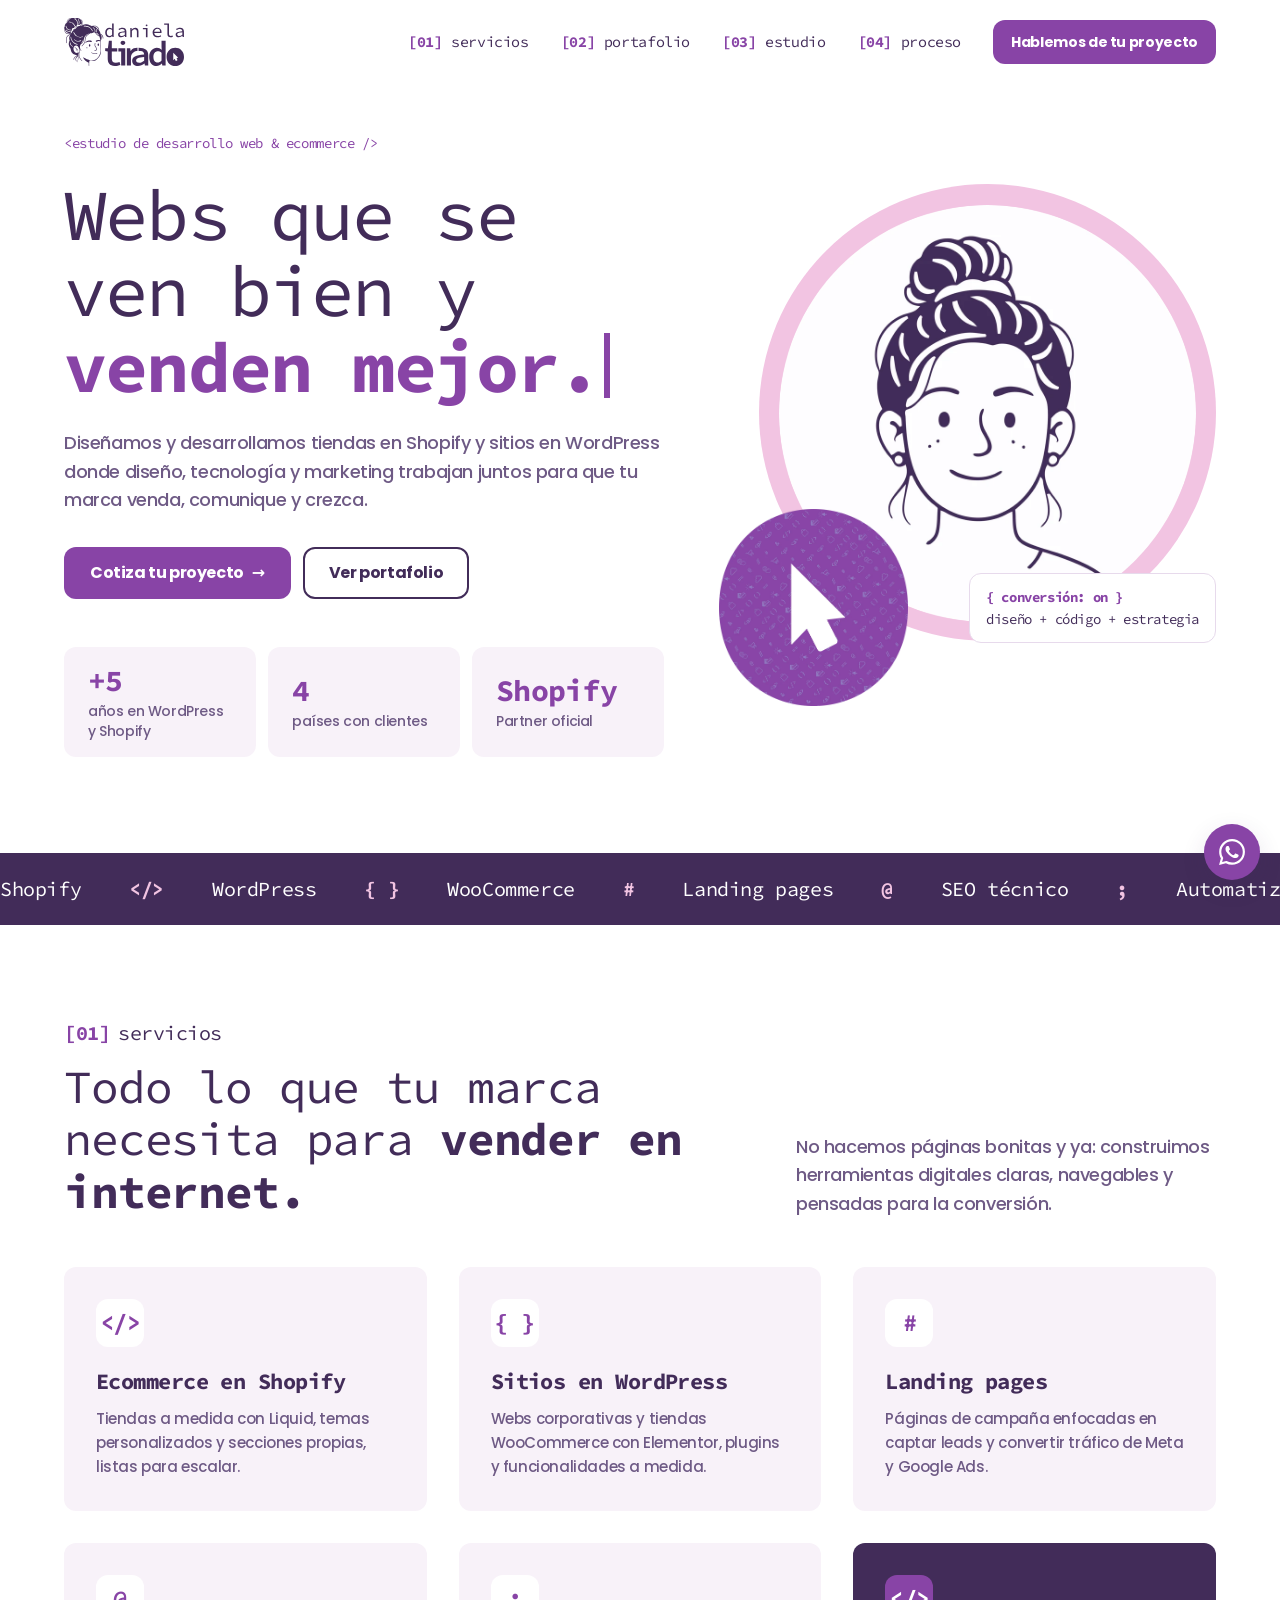
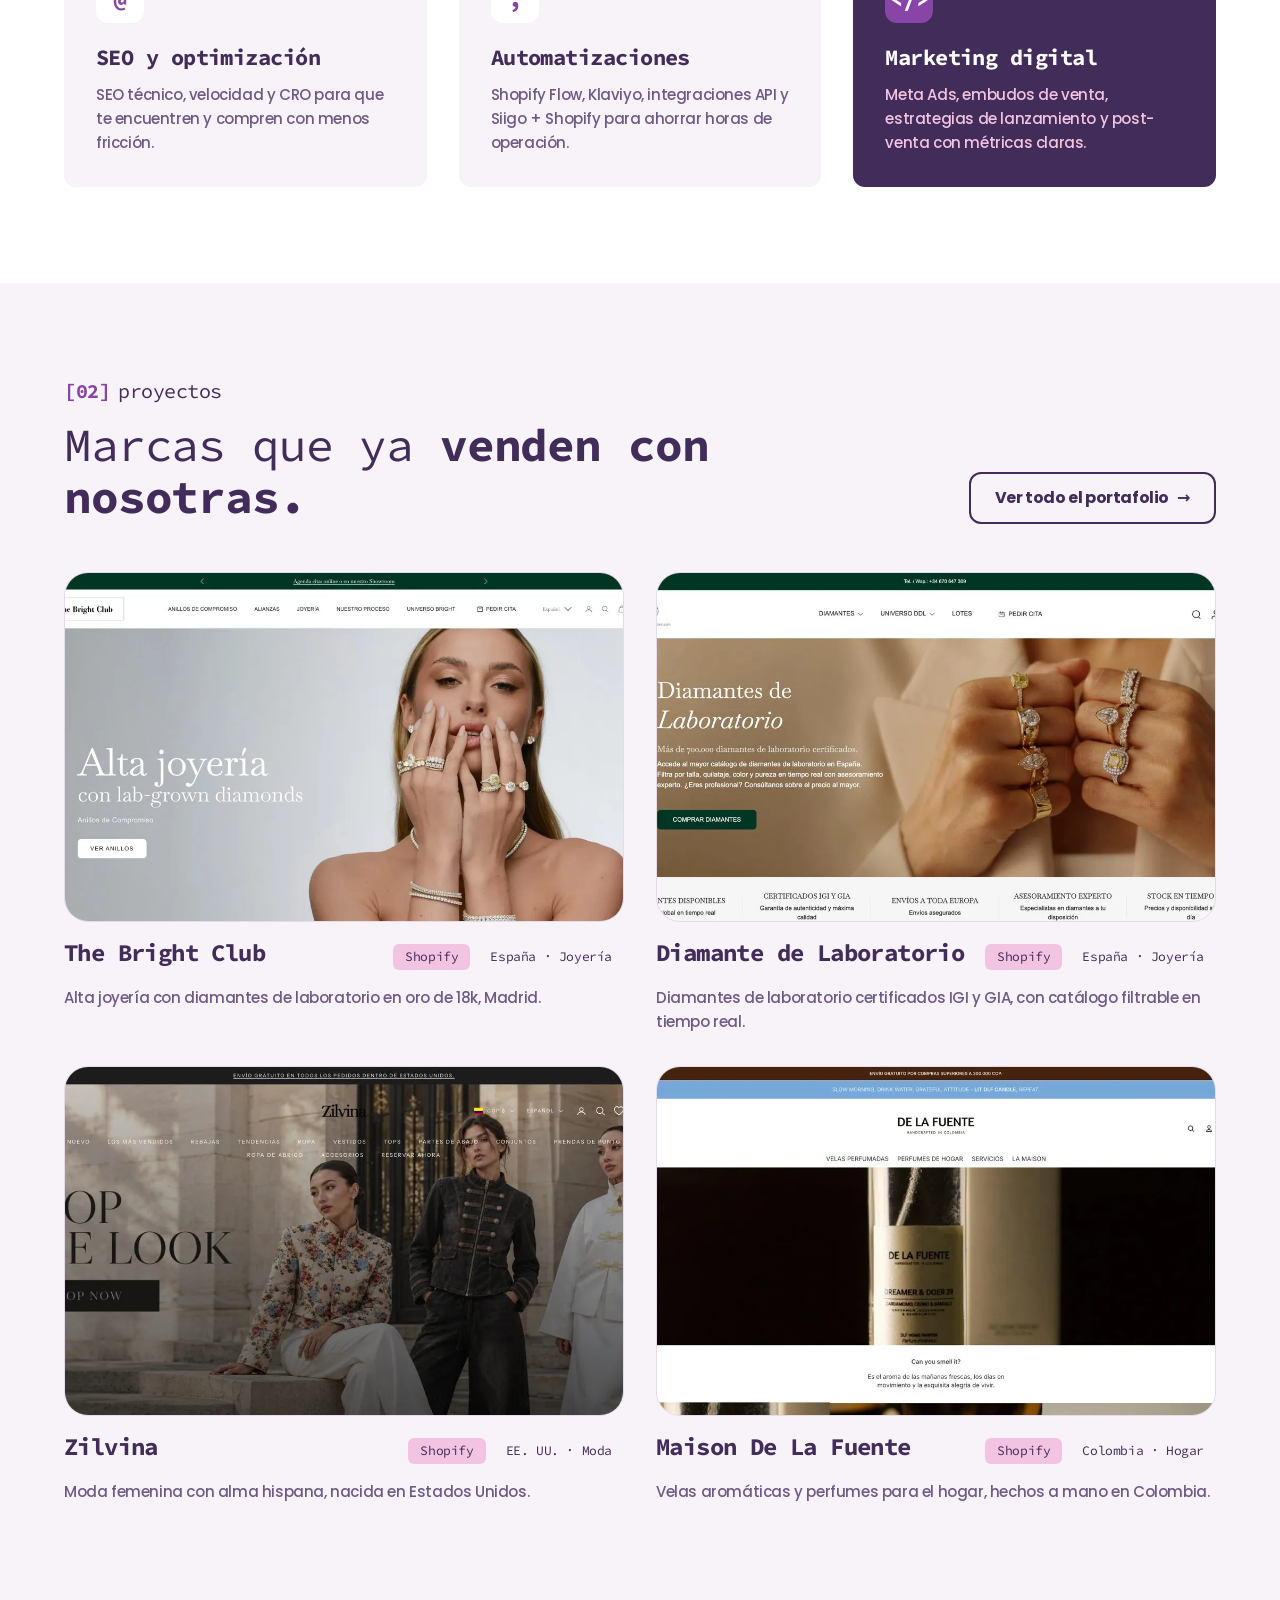
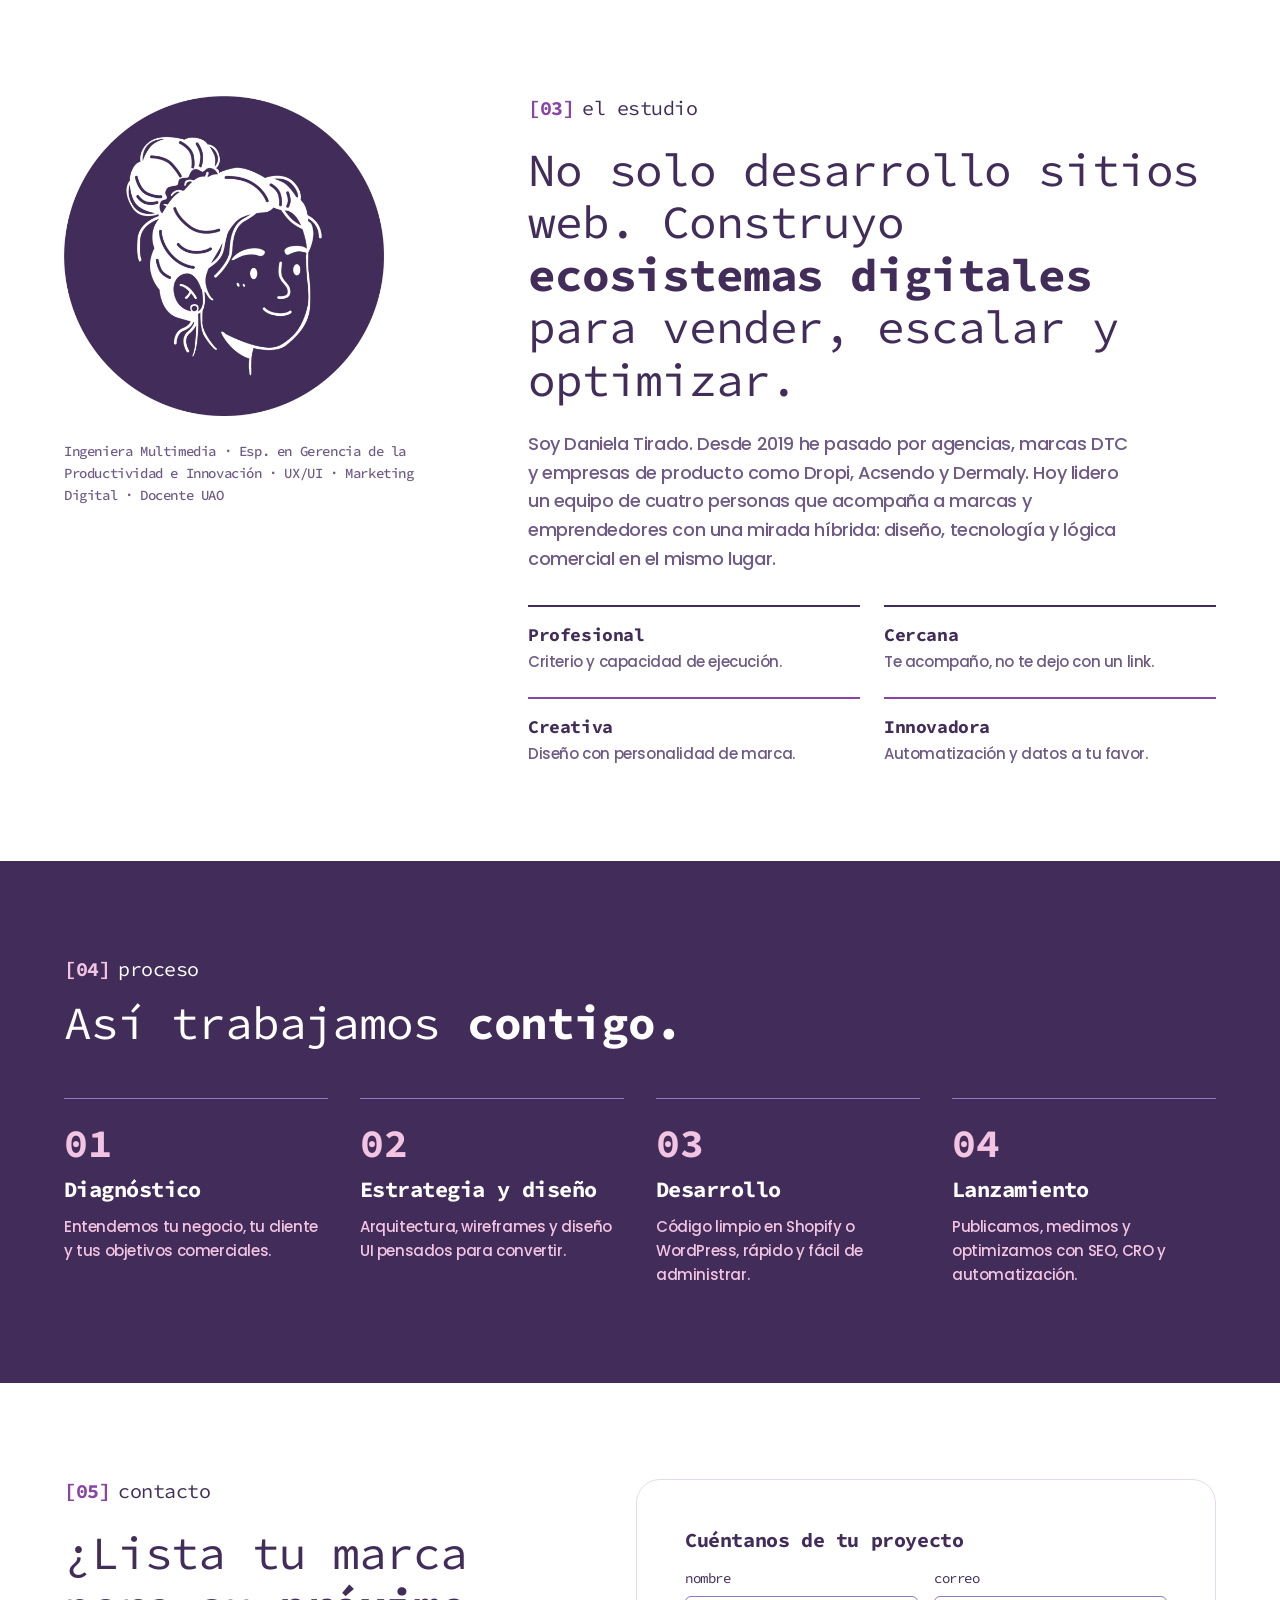
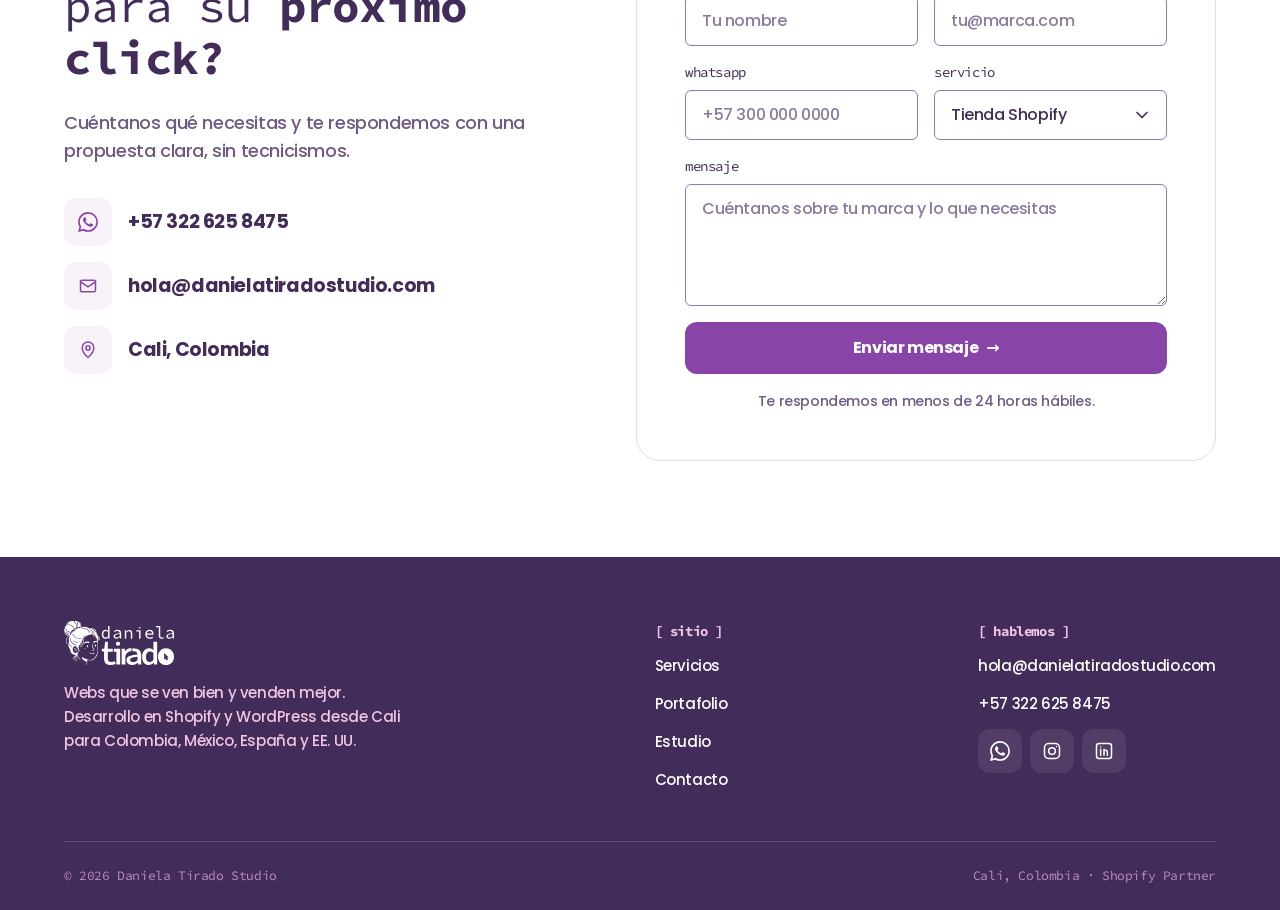
==== commit 765aba92: "Portafolio listo" ====
--- a/index.html
+++ b/index.html
@@ -57,8 +57,8 @@
     </div>
     <div class="stats reveal" style="--d:.4s">
       <div class="stat"><strong data-count="5" data-prefix="+">+5</strong><span>años en WordPress y Shopify</span></div>
-      <div class="stat stat--soft"><strong data-count="4">4</strong><span>países con clientes</span></div>
-      <div class="stat stat--soft"><strong>Shopify</strong><span>Partner oficial</span></div>
+      <div class="stat"><strong data-count="4">4</strong><span>países con clientes</span></div>
+      <div class="stat"><strong>Shopify</strong><span>Partner oficial</span></div>
     </div>
   </div>
   <div class="hero__art" aria-hidden="true">
--- a/styles.css
+++ b/styles.css
@@ -91,12 +91,10 @@
 .display .kw{color:var(--brand)}
 .caret{display:inline-block;width:.08em;height:.9em;background:var(--brand);margin-left:.06em;vertical-align:-.08em;animation:blink 1s steps(1) infinite}
 .hero__ctas{display:flex;gap:var(--space-3);flex-wrap:wrap;padding-top:var(--space-2)}
-.stats{display:flex;gap:var(--space-3);flex-wrap:wrap;padding-top:var(--space-6)}
-.stat{display:flex;flex-direction:column;gap:var(--space-1);padding:var(--space-4) var(--space-6);border-radius:var(--radius-md);background:var(--surface-inverse);color:var(--ink-inverse)}
-.stat strong{font:700 32px/36px var(--font-mono);letter-spacing:var(--tracking)}
-.stat span{font-size:14px;line-height:20px;color:var(--rosa)}
-.stat--soft{background:var(--surface-soft);color:var(--ink)}
-.stat--soft span{color:var(--ink-muted)}
+.stats{display:grid;grid-template-columns:repeat(3,minmax(0,1fr));gap:var(--space-3);padding-top:var(--space-6);max-width:600px}
+.stat{display:flex;flex-direction:column;justify-content:center;gap:var(--space-1);padding:var(--space-4) var(--space-6);border-radius:var(--radius-md);background:var(--surface-soft);color:var(--ink);min-height:104px}
+.stat strong{font:700 30px/34px var(--font-mono);letter-spacing:var(--tracking);color:var(--brand)}
+.stat span{font-size:14px;line-height:20px;color:var(--ink-muted)}
 .hero__art{position:relative;aspect-ratio:1/1.05;max-width:540px;width:100%;justify-self:end}
 .hero__blob{position:absolute;right:0;top:0;width:92%;aspect-ratio:1;border-radius:50%;background:var(--rosa);animation:morph 10s ease-in-out infinite}
 .hero__portrait{position:absolute;right:4%;top:4%;width:84%;border-radius:50%;animation:float 6s ease-in-out infinite}
@@ -259,10 +257,10 @@
   .nav__menu{inset:72px 0 auto 0}
   .hero{padding-top:var(--space-6);padding-bottom:var(--space-16)}
   .hero__ctas .btn{flex:1 1 100%}
-  .stats{display:grid;grid-template-columns:repeat(2,minmax(0,1fr));gap:var(--space-3)}
-  .stat{min-width:0;padding:var(--space-4)}
-  .stat strong{font-size:26px;line-height:30px}
-  .stats .stat:last-child{grid-column:1/-1}
+  .stats{grid-template-columns:repeat(3,minmax(0,1fr));gap:var(--space-2)}
+  .stat{padding:var(--space-3);min-height:92px}
+  .stat strong{font-size:22px;line-height:26px}
+  .stat span{font-size:12px;line-height:16px}
   .grid--3,.steps,.values,.form__grid{grid-template-columns:1fr}
   .card{padding:var(--space-6)}
   .about__side{flex-direction:column;align-items:flex-start}
@@ -275,3 +273,10 @@
   .reveal{opacity:1;transform:none}
   html{scroll-behavior:auto}
 }
+
+/* Portada provisional cuando un proyecto aún no tiene captura */
+.project__ph{position:absolute;inset:0;display:flex;flex-direction:column;align-items:flex-start;justify-content:flex-end;gap:var(--space-2);padding:var(--space-8);background:var(--surface-inverse);color:var(--blanco);overflow:hidden}
+.project__ph-glyph{position:absolute;right:-12px;top:-28px;font:700 180px/1 var(--font-mono);color:var(--morado);opacity:.55;transition:transform 1.2s var(--ease)}
+.project:hover .project__ph-glyph{transform:translateX(-12px) rotate(-6deg)}
+.project__ph-name{position:relative;font:700 clamp(24px,2.4vw,34px)/1.1 var(--font-mono);letter-spacing:var(--tracking)}
+.project__ph-url{position:relative;font:400 14px/20px var(--font-mono);color:var(--rosa)}
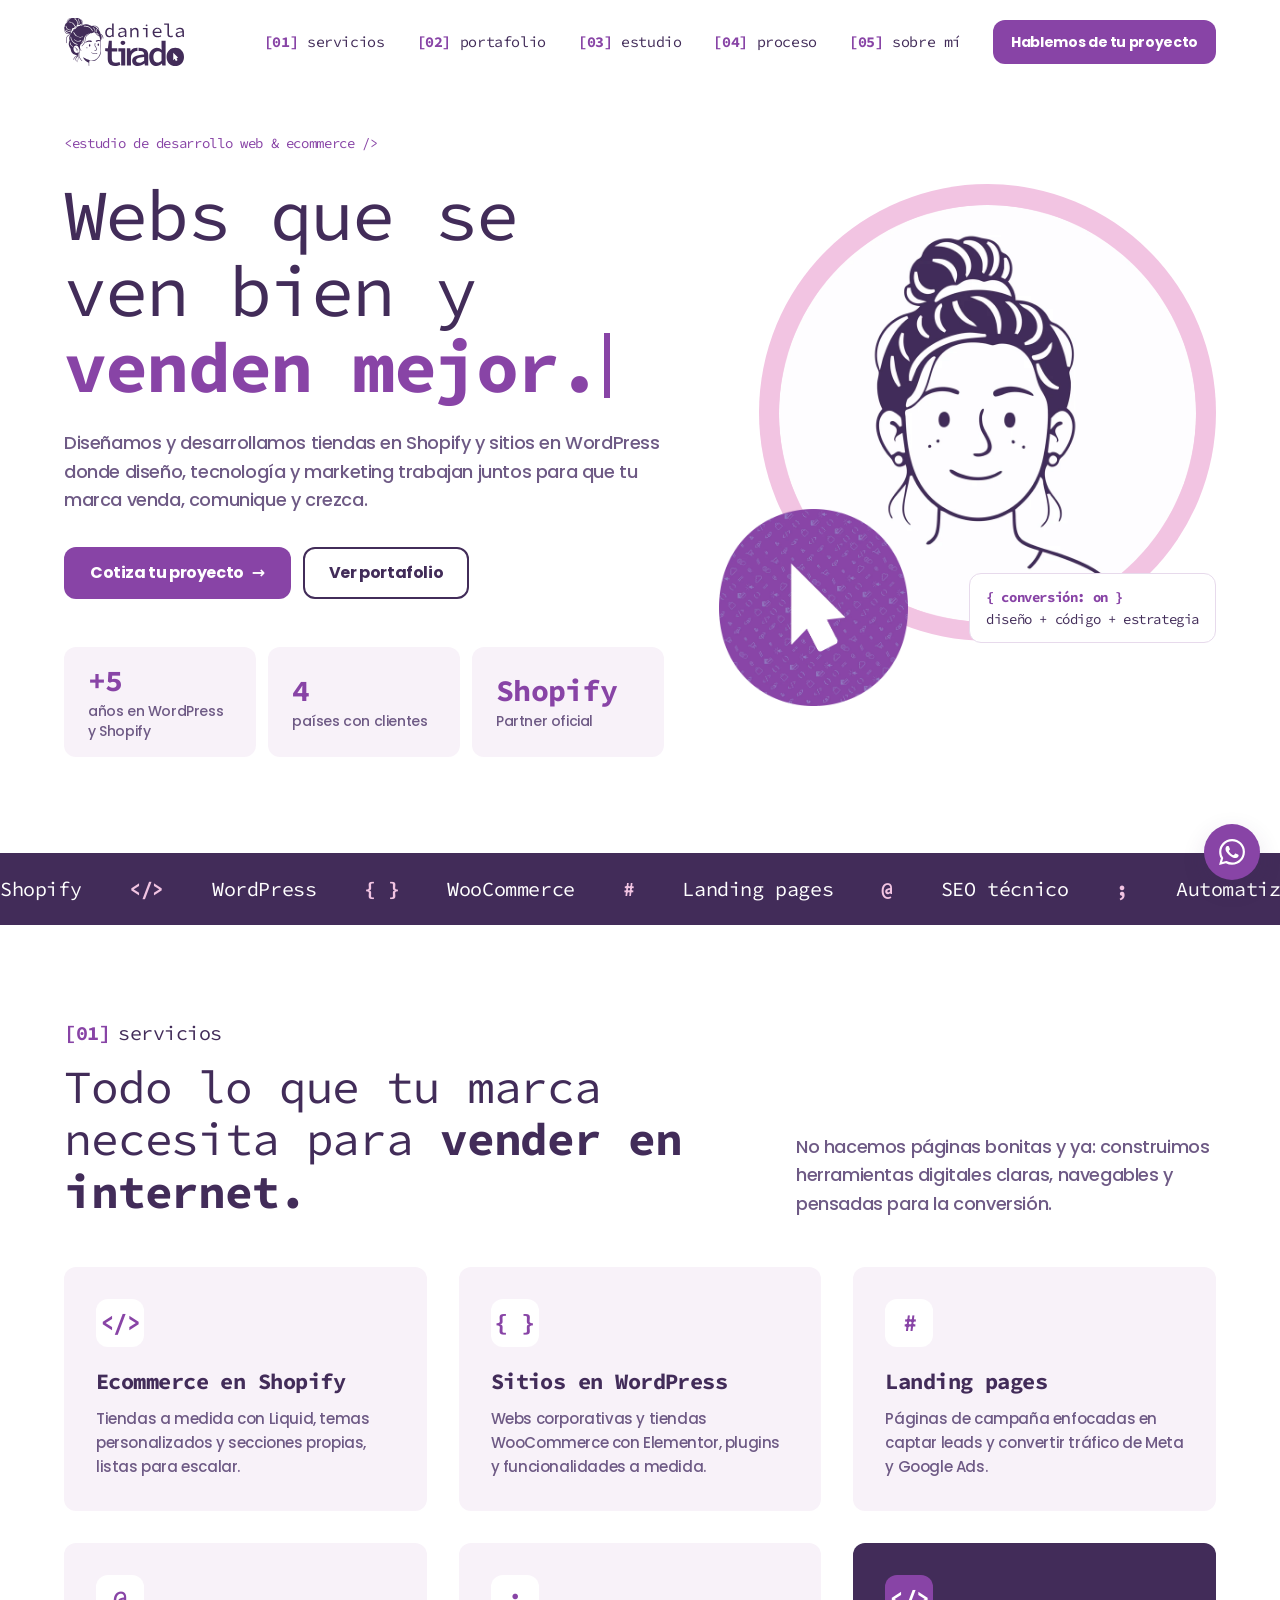
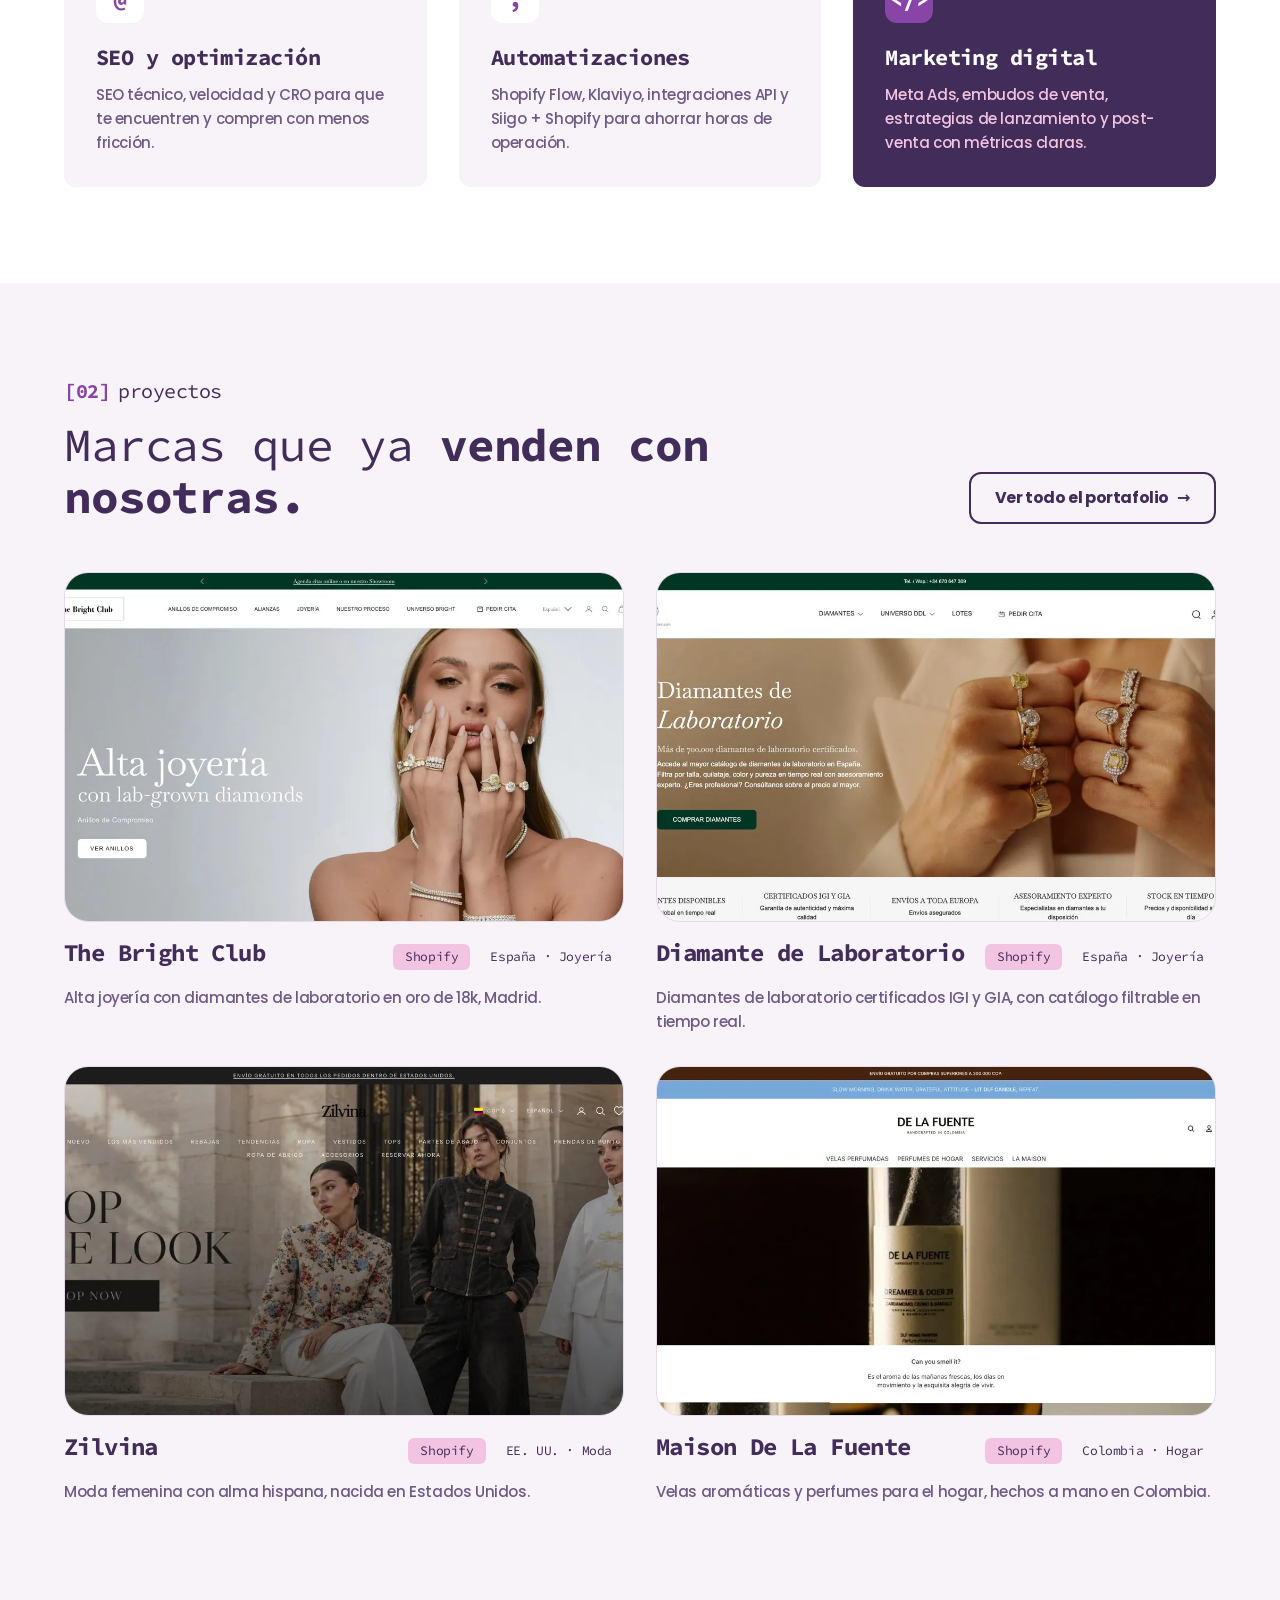
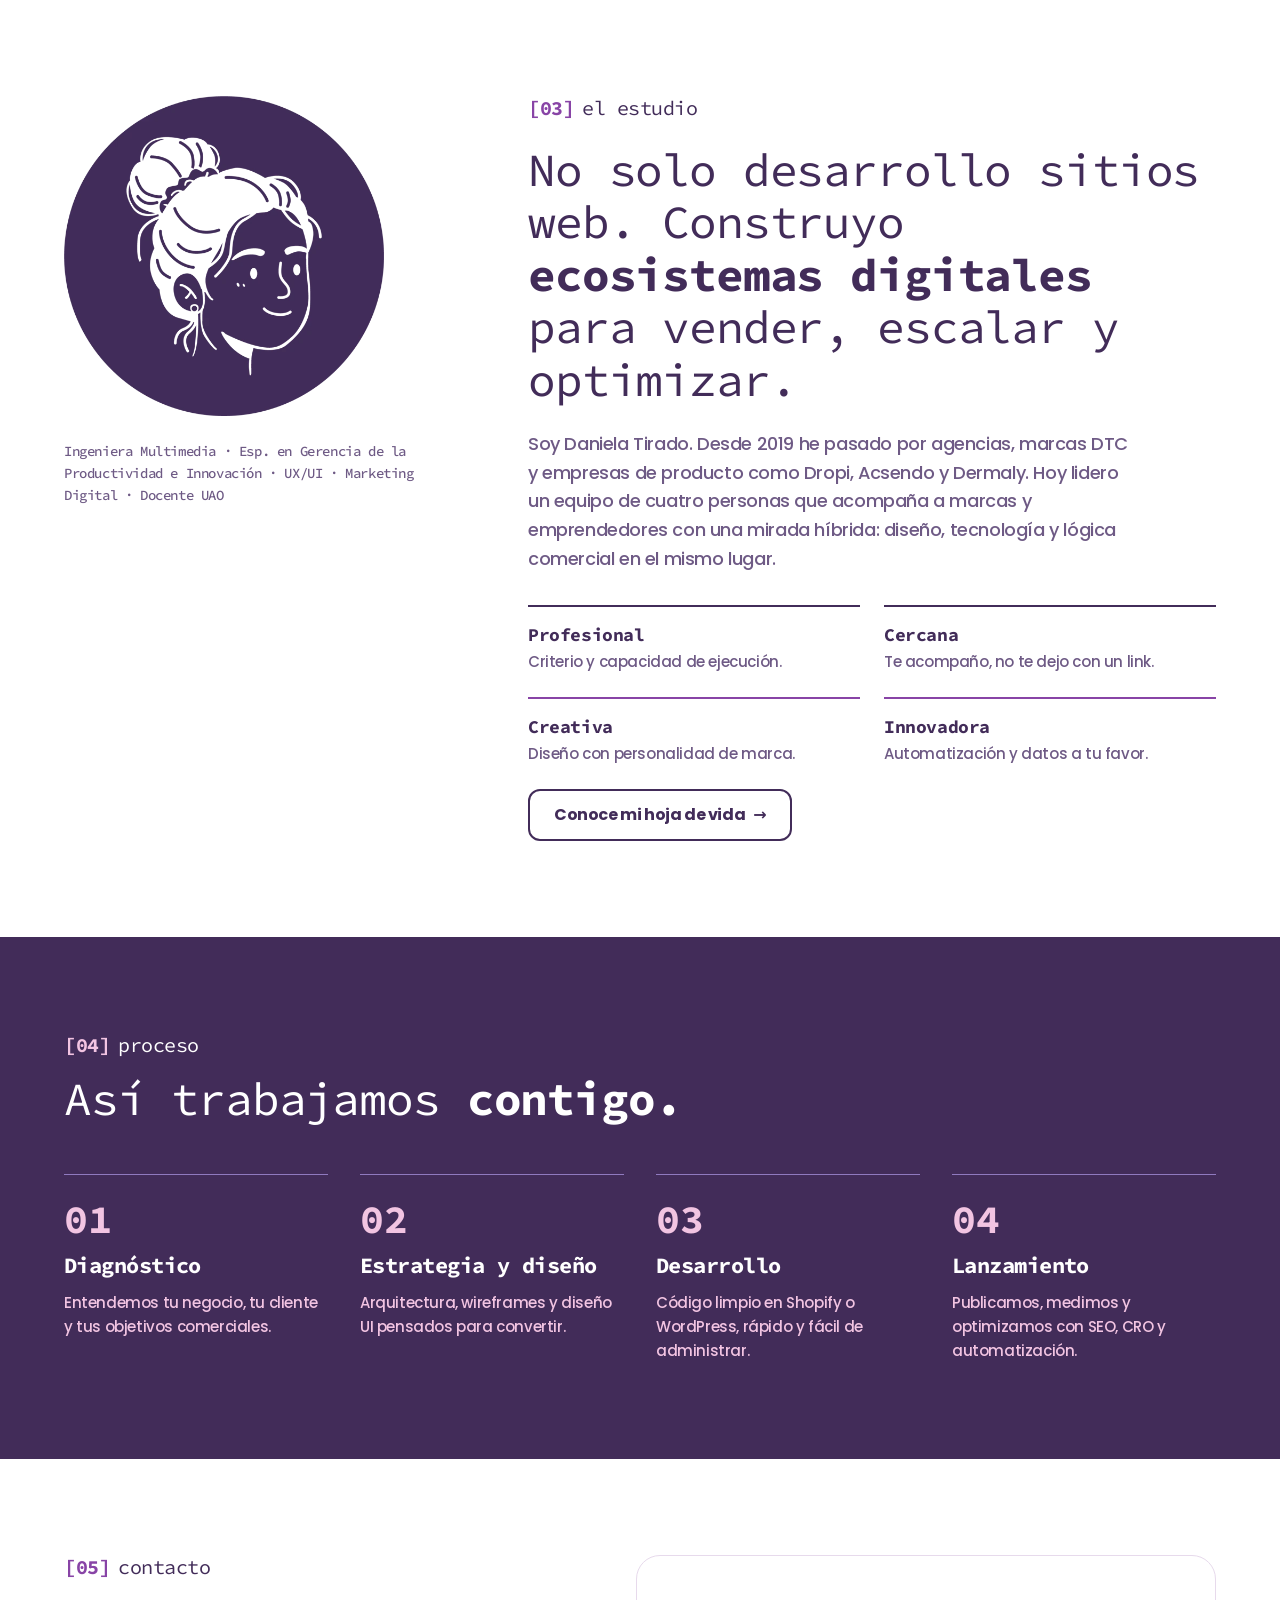
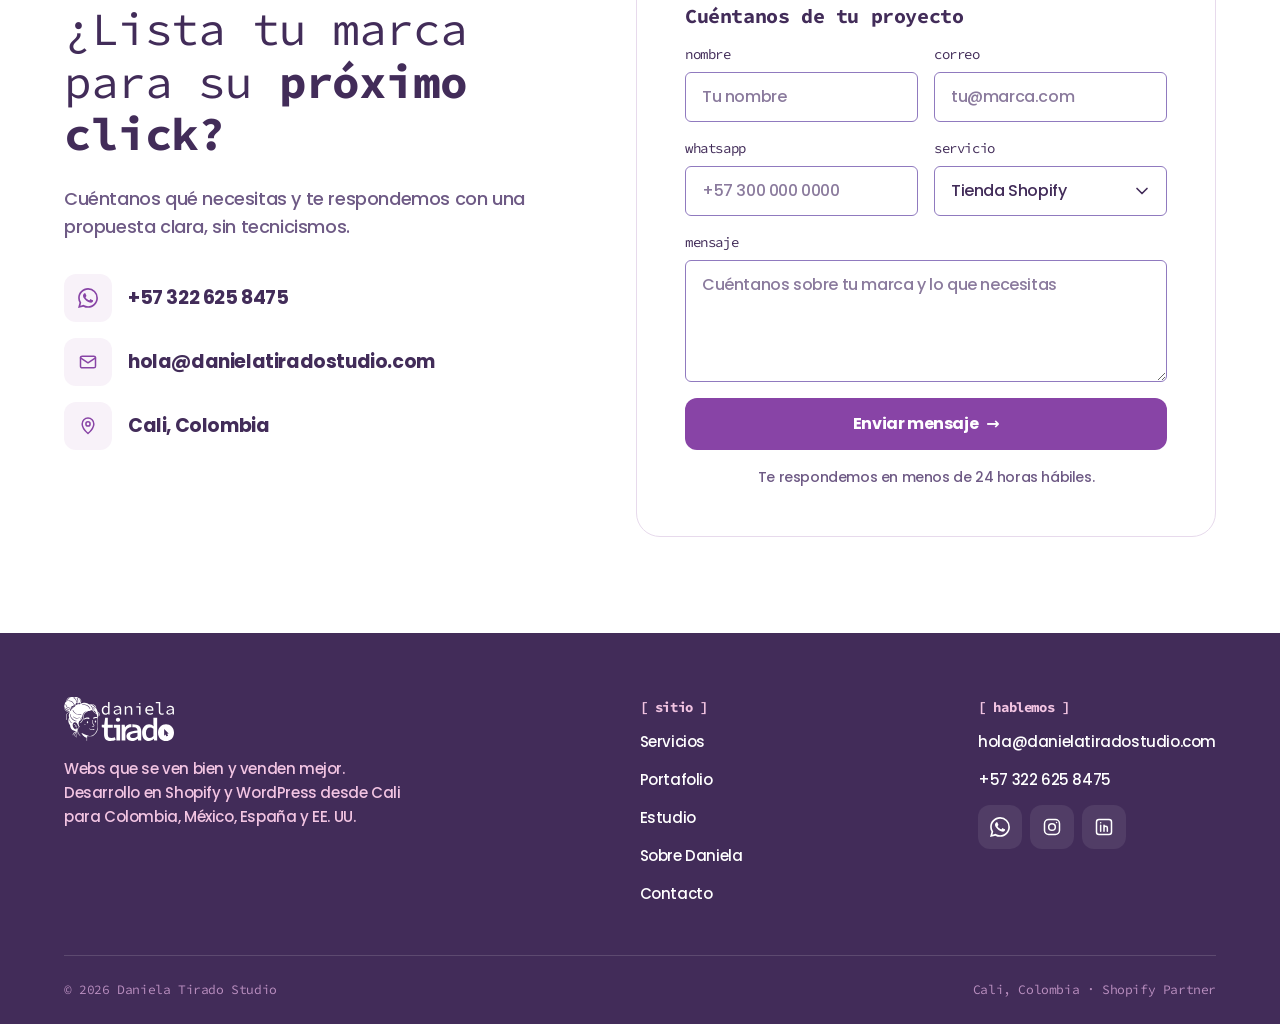
==== commit 070b0f0b: "Nuevos contenidos" ====
--- a/index.html
+++ b/index.html
@@ -29,6 +29,10 @@
   <symbol id="i-linkedin" viewBox="0 0 24 24"><rect x="3" y="3" width="18" height="18" rx="3"/><path d="M8 10v7M8 7v.01M12 17v-4a2 2 0 0 1 4 0v4M12 10v7"/></symbol>
   <symbol id="i-check" viewBox="0 0 24 24"><circle cx="12" cy="12" r="9"/><path d="m8 12 3 3 5-6"/></symbol>
   <symbol id="i-alert" viewBox="0 0 24 24"><circle cx="12" cy="12" r="9"/><path d="M12 8v5M12 16v.01"/></symbol>
+  <symbol id="i-globe" viewBox="0 0 24 24"><circle cx="12" cy="12" r="9"/><path d="M3 12h18M12 3a14 14 0 0 1 0 18M12 3a14 14 0 0 0 0 18"/></symbol>
+  <symbol id="i-cap" viewBox="0 0 24 24"><path d="m2 9 10-5 10 5-10 5z"/><path d="M6 11v5c3 2 9 2 12 0v-5M22 9v6"/></symbol>
+  <symbol id="i-download" viewBox="0 0 24 24"><path d="M12 4v12M7 11l5 5 5-5M5 20h14"/></symbol>
+  <symbol id="i-external" viewBox="0 0 24 24"><path d="M14 4h6v6M20 4l-9 9M18 14v5a1 1 0 0 1-1 1H5a1 1 0 0 1-1-1V7a1 1 0 0 1 1-1h5"/></symbol>
 </svg>
 
 <header class="nav" id="top">
@@ -40,6 +44,7 @@
       <a href="/portafolio.html"><b>[02]</b> portafolio</a>
       <a href="/#estudio"><b>[03]</b> estudio</a>
       <a href="/#proceso"><b>[04]</b> proceso</a>
+      <a href="/daniela.html"><b>[05]</b> sobre mí</a>
       <a href="/#contacto" class="btn btn--primary btn--sm">Hablemos de tu proyecto</a>
     </nav>
   </div>
@@ -125,6 +130,7 @@
         <div class="reveal" style="--d:.16s"><strong>Creativa</strong><span>Diseño con personalidad de marca.</span></div>
         <div class="reveal" style="--d:.24s"><strong>Innovadora</strong><span>Automatización y datos a tu favor.</span></div>
       </div>
+      <a href="/daniela.html" class="btn btn--secondary reveal" style="align-self:flex-start">Conoce mi hoja de vida <span class="arrow">→</span></a>
     </div>
   </div>
 </section>
@@ -190,7 +196,7 @@
       </div>
       <div class="footer__col">
         <h4>[ sitio ]</h4>
-        <a href="/#servicios">Servicios</a><a href="/portafolio.html">Portafolio</a><a href="/#estudio">Estudio</a><a href="/#contacto">Contacto</a>
+        <a href="/#servicios">Servicios</a><a href="/portafolio.html">Portafolio</a><a href="/#estudio">Estudio</a><a href="/daniela.html">Sobre Daniela</a><a href="/#contacto">Contacto</a>
       </div>
       <div class="footer__col">
         <h4>[ hablemos ]</h4>
--- a/styles.css
+++ b/styles.css
@@ -233,6 +233,91 @@
 @keyframes pulse{0%{box-shadow:0 0 0 0 rgba(136,68,166,.45)}70%{box-shadow:0 0 0 16px rgba(136,68,166,0)}100%{box-shadow:0 0 0 0 rgba(136,68,166,0)}}
 @keyframes fadeUp{from{opacity:0;transform:translateY(16px)}to{opacity:1;transform:none}}
 
+
+/* ==========================================================
+   Página personal — hoja de vida (daniela.html)
+   ========================================================== */
+.cv-hero{display:grid;grid-template-columns:1.15fr .85fr;gap:var(--space-12);align-items:center;padding-top:var(--space-12);padding-bottom:var(--space-24)}
+.cv-hero__text{display:flex;flex-direction:column;gap:var(--space-6)}
+.cv-facts{list-style:none;margin:0;padding:var(--space-2) 0 0;display:flex;flex-wrap:wrap;gap:var(--space-2) var(--space-6)}
+.cv-facts li{display:flex;align-items:center;gap:var(--space-2);font:400 14px/20px var(--font-mono);color:var(--ink)}
+.cv-facts .icon{color:var(--brand);width:18px;height:18px}
+.cv-hero__art{position:relative;aspect-ratio:1;max-width:460px;width:100%;justify-self:end}
+.cv-hero__ring{position:absolute;inset:0;border-radius:50%;background:var(--rosa);animation:morph 10s ease-in-out infinite}
+.cv-hero__art img{position:absolute;inset:6%;width:88%;border-radius:50%}
+.cv-hero__tag{position:absolute;font:700 15px/20px var(--font-mono);background:var(--surface);color:var(--ink);border:1.5px solid var(--border-soft);border-radius:var(--radius-md);padding:var(--space-2) var(--space-3);animation:float 6s ease-in-out infinite}
+.cv-hero__tag--a{left:-6%;top:18%;color:var(--brand)}
+.cv-hero__tag--b{right:-4%;top:46%;animation-delay:.8s;background:var(--surface-inverse);color:var(--blanco);border-color:var(--surface-inverse)}
+.cv-hero__tag--c{left:6%;bottom:6%;animation-delay:1.6s}
+
+.cv-about{display:grid;grid-template-columns:.8fr 1.2fr;gap:var(--space-12);align-items:start}
+.cv-about__body{display:flex;flex-direction:column;gap:var(--space-4)}
+.cv-about__body p:not(.lead){color:var(--ink-muted);max-width:600px}
+
+/* Línea de tiempo */
+.timeline{list-style:none;margin:0;padding:0;position:relative;display:flex;flex-direction:column;gap:var(--space-6)}
+.timeline::before{content:"";position:absolute;left:calc(160px + var(--space-6) + 7px);top:8px;bottom:8px;width:2px;background:var(--border-soft)}
+.tl{display:grid;grid-template-columns:160px 1fr;gap:var(--space-6) calc(var(--space-6) * 2 + 16px);position:relative}
+.tl::before{content:"";position:absolute;left:calc(160px + var(--space-6));top:6px;width:16px;height:16px;border-radius:50%;background:var(--surface);border:3px solid var(--lavanda);box-sizing:border-box}
+.tl--now::before{background:var(--brand);border-color:var(--rosa)}
+.tl__date{font:700 15px/24px var(--font-mono);color:var(--ink-muted);text-align:right}
+.tl--now .tl__date{color:var(--brand)}
+.tl__body{background:var(--surface-soft);border-radius:var(--radius-md);padding:var(--space-6);display:flex;flex-direction:column;gap:var(--space-2);transition:box-shadow .25s var(--ease),transform .25s var(--ease)}
+.tl__body:hover{box-shadow:var(--shadow-card);transform:translateX(4px)}
+.tl__body h3{font-size:20px;line-height:26px}
+.tl__org{font:400 14px/20px var(--font-mono);color:var(--brand)}
+.tl__body p:not(.tl__org){color:var(--ink-muted);font-size:15px;line-height:24px}
+
+/* Habilidades */
+.skills{display:grid;grid-template-columns:repeat(2,minmax(0,1fr));gap:var(--space-6)}
+.skill{background:rgba(255,255,255,.06);border:1px solid rgba(255,255,255,.12);border-radius:var(--radius-md);padding:var(--space-8);display:flex;flex-direction:column;gap:var(--space-4)}
+.skill__glyph{font:700 22px/1 var(--font-mono);color:var(--rosa)}
+.skill h3{font-size:22px;line-height:28px}
+.chips{list-style:none;margin:0;padding:0;display:flex;flex-wrap:wrap;gap:var(--space-2)}
+.chips li{font:400 14px/20px var(--font-mono);color:var(--blanco);background:rgba(255,255,255,.1);border-radius:var(--radius-sm);padding:var(--space-1) var(--space-3);transition:background .2s,color .2s}
+.chips li:hover{background:var(--rosa);color:var(--morado-profundo)}
+
+/* Formación */
+.cv-edu{display:grid;grid-template-columns:1.1fr .9fr;gap:var(--space-16);align-items:start}
+.edu{list-style:none;margin:var(--space-12) 0 0;padding:0;display:flex;flex-direction:column;gap:var(--space-6)}
+.edu li{border-left:3px solid var(--rosa);padding-left:var(--space-6);display:flex;flex-direction:column;gap:var(--space-1)}
+.edu li:first-child{border-color:var(--brand)}
+.edu h3{font-size:20px;line-height:26px}
+.edu p{color:var(--ink-muted);font-size:15px}
+.certs{background:var(--surface-inverse);color:var(--blanco);border-radius:var(--radius-lg);padding:var(--space-8)}
+.certs__title{color:var(--blanco);font-size:22px;margin-bottom:var(--space-6)}
+.certs ul{list-style:none;margin:0;padding:0;display:flex;flex-direction:column}
+.certs li{display:flex;flex-direction:column;gap:2px;padding:var(--space-4) 0;border-top:1px solid rgba(255,255,255,.14)}
+.certs li strong{font:700 16px/22px var(--font-sans)}
+.certs li span{font:400 13px/20px var(--font-mono);color:var(--rosa)}
+
+/* CTA final */
+.cv-cta{display:flex;gap:var(--space-12);align-items:center}
+.cv-cta__img{width:160px;flex-shrink:0}
+.cv-cta__text{display:flex;flex-direction:column;gap:var(--space-4)}
+.cv-downloads{display:flex;flex-wrap:wrap;gap:var(--space-2) var(--space-6);padding-top:var(--space-2)}
+.cv-downloads a{display:inline-flex;align-items:center;gap:var(--space-2);font:400 14px/20px var(--font-mono);color:var(--ink);text-decoration:underline;text-decoration-color:var(--rosa);text-decoration-thickness:2px;text-underline-offset:4px}
+.cv-downloads a:hover{color:var(--brand)}
+.cv-downloads .icon{width:18px;height:18px;color:var(--brand)}
+
+@media (max-width:1000px){
+  .cv-hero,.cv-about,.cv-edu{grid-template-columns:1fr}
+  .cv-hero__art{justify-self:center;max-width:380px}
+  .skills{grid-template-columns:1fr}
+}
+@media (max-width:700px){
+  .timeline::before{left:7px}
+  .tl{grid-template-columns:1fr;gap:var(--space-2);padding-left:var(--space-8)}
+  .tl::before{left:0}
+  .tl__date{text-align:left}
+  .cv-cta{flex-direction:column;align-items:flex-start;gap:var(--space-6)}
+  .cv-cta__img{width:120px}
+  .cv-hero{padding-bottom:var(--space-16)}
+  .cv-hero__tag{font-size:13px}
+  .cv-hero__tag--a{left:0}.cv-hero__tag--b{right:0}
+  .skill,.certs{padding:var(--space-6)}
+}
+
 /* ---------- Responsive ---------- */
 @media (max-width:1100px){
   .hero{grid-template-columns:1fr}
@@ -243,7 +328,7 @@
   .about__side{flex-direction:row;align-items:center}
   .about__side img{width:200px}
 }
-@media (max-width:880px){
+@media (max-width:1080px){
   .nav__toggle{display:block}
   .nav__menu{position:fixed;inset:84px 0 auto 0;background:var(--surface);flex-direction:column;align-items:flex-start;gap:var(--space-6);padding:var(--space-8) clamp(var(--space-4),5vw,80px) var(--space-12);font-size:18px;border-bottom:1px solid var(--border-soft);transform:translateY(-12px);opacity:0;pointer-events:none;transition:opacity .3s var(--ease),transform .3s var(--ease)}
   .nav.open .nav__menu{opacity:1;transform:none;pointer-events:auto}
